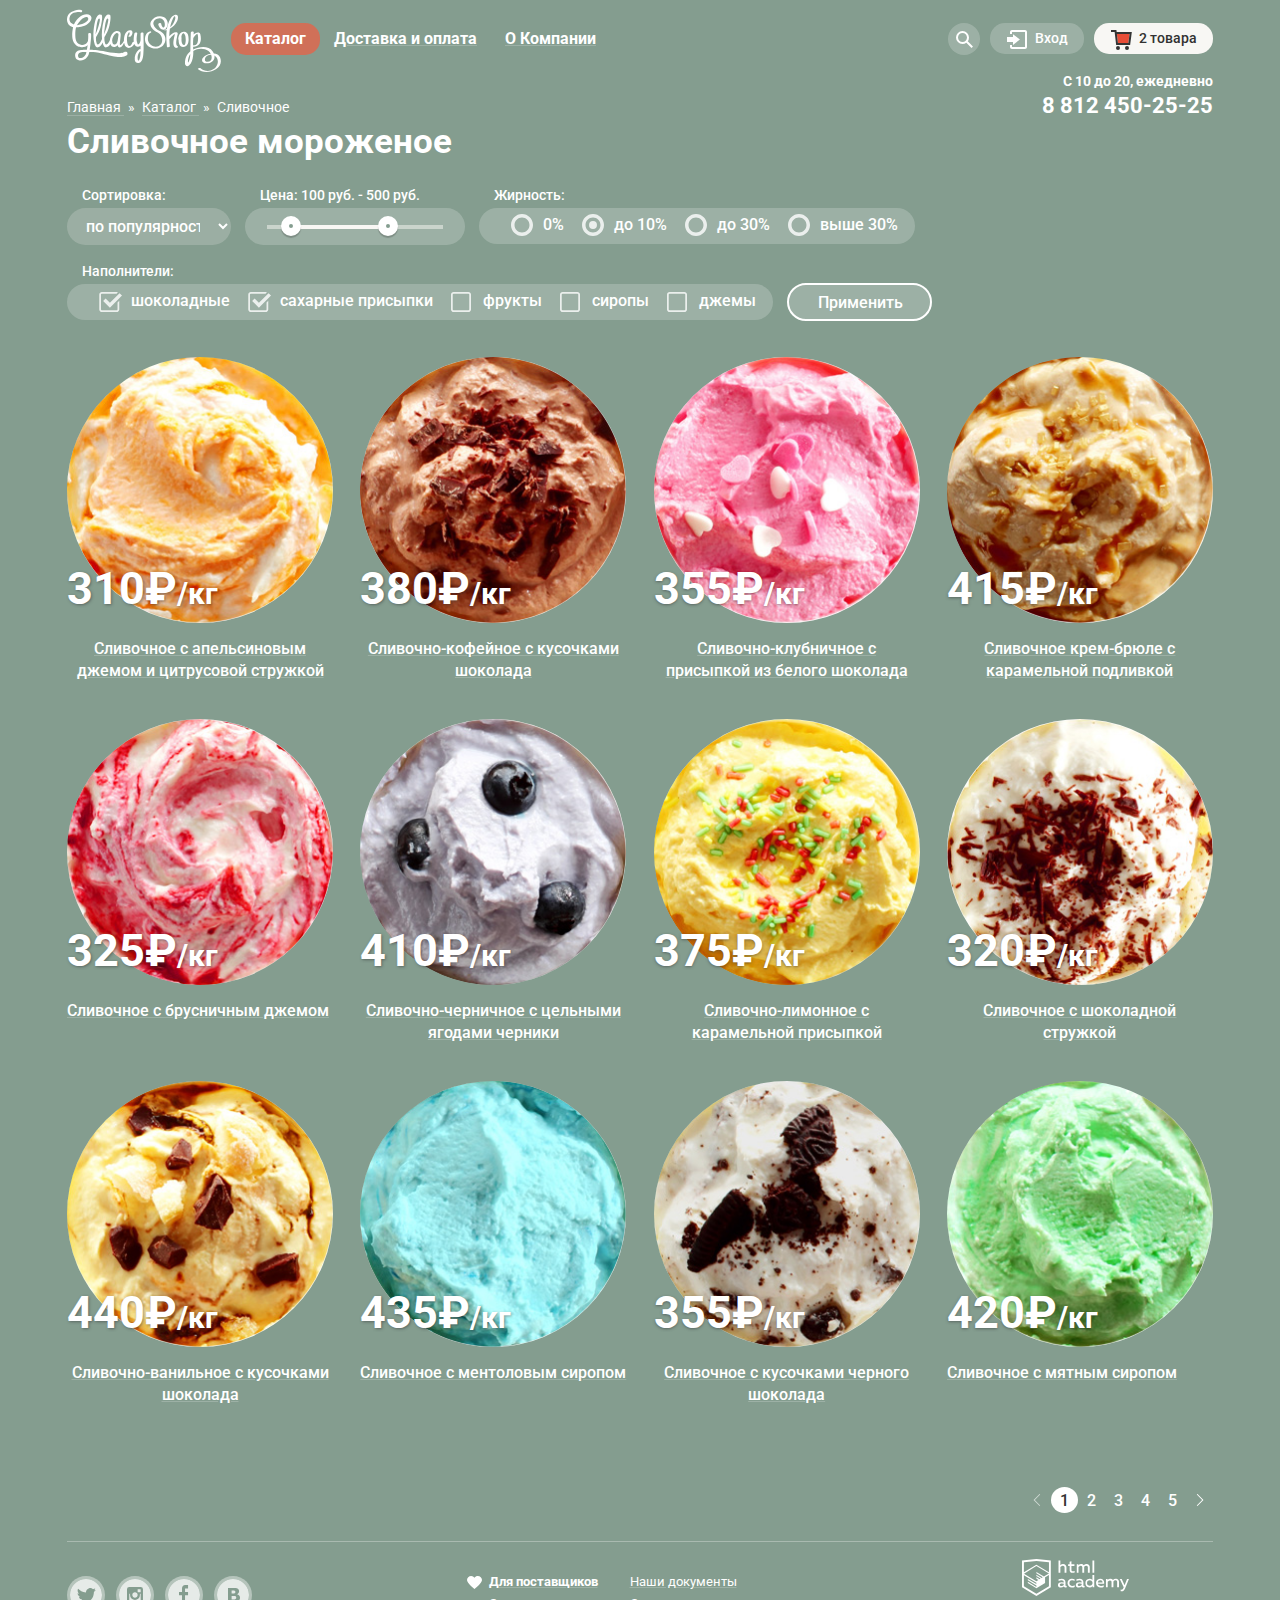
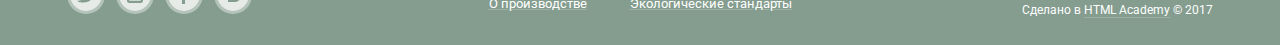
==== catalog.html @ 48a50a6e "корзина модальное окно" ====
<!DOCTYPE html>
<html lang="ru">

<head>
  <meta charset="utf-8">
  <title>Каталог Глейси</title>
  <link href="https://fonts.googleapis.com/css?family=Roboto:400,500,700&amp;subset=cyrillic" rel="stylesheet">
  <link href="css/normalize.css" rel="stylesheet">
  <link href="css/style.css" rel="stylesheet">
</head>

<body>
  <div class="catalog-wrapper">
  <header class="main-header container">
    <nav class="main-navigation">
      <a class="main-navigation__logo" href="index.html">
        <img src="img/logo.svg" width="154" height="64" alt="GllacyShop">
      </a>
      <ul class="site-navigation">
        <li class="site-navigation__item site-navigation__item--color">
          <a href="catalog.html">Каталог</a>
            <ul class="catalog-menu">
							<li class="catalog-menu__item catalog-menu__item--mod"><a href="#">Новинки</a></li>
							<li class="catalog-menu__item"><a class="catalog-menu__link" href="catalog.html">Сливочное</a></li>
							<li class="catalog-menu__item"><a href="#">Щербеты</a></li>
							<li class="catalog-menu__item"><a href="#">Фруктовый лед</a></li>
							<li class="catalog-menu__item"><a href="#">Мелорин</a></li>
						</ul>
        </li>
        <li class="site-navigation__item"><a href="delivery.html">Доставка и оплата</a></li>
        <li class="site-navigation__item"><a href="about.html">О Компании</a></li>
      </ul>
      <ul class="user-navigation">
        <li class="user-navigation__item user-navigation__item--search">
            <a href="#" class="user-navigation__link"><span class="visually-hidden">Поиск</span></a>
              <form class="search-form" action="https://echo.htmlacademy.ru" method="GET">
                <label  class="visually-hidden" for="search-line">Что ищем?</label>
                <input id="search-line" type="search" name="search" placeholder="Что ищем?">
              </form>
        </li>
        <li class="user-navigation__item user-navigation__item--input">
          <a href="#">Вход</a>
          <form class="enter-form" action="https://echo.htmlacademy.ru"	method="POST">
            <label class="visually-hidden" for="enter-email">Электронная почта</label>
            <input id="enter-email" type="email" name="email" placeholder="Электронная почта">
            <label class="visually-hidden" for="enter-password">Пароль</label>
            <input id="enter-password" type="password" name="password" placeholder="Пароль">
            <button class="button enter-form__button" type="submit">Войти</button>
            <a class="enter-form__link" href="#">Забыли пароль?</a>
            <a class="enter-form__link" href="#">Новая регистрация</a>
          </form>
        </li>
        <li class="user-navigation__item user-navigation__item--basket2">
          <a href="#" aria-label="Корзина">2 товара</a>
            <div class="basket-wrapper">
              <ul class="basket-form">
                <li class="basket-form__line">
                  <button class="basket-form__close" type="button"><span class="visually-hidden">Закрыть</span></button>
                  <div class="basket-form__img">
                    <img src="img/plombir-1.jpg" width="33" height="33" alt="Пломбир с апельсиновым джемом">
                  </div>
                  <p>Пломбир с апельсиновым джемом</p> <span>1,5 кг х </span><span>200 руб.</span><span>300 руб.</span>
                </li>
                <li class="basket-form__line">
                  <button class="basket-form__close" type="button"><span class="visually-hidden">Закрыть</span></button>
                  <div class="basket-form__img">
                    <img src="img/plombir-2.jpg" width="33" height="33" alt="Клубничный пломбир с присыпкой 
                    из белого шоколада">
                  </div>
                  <p>Клубничный пломбир с присыпкой из белого шоколада</p><span>1,5 кг х</span><span>300 руб.</span><span>450 руб.</span>
                </li>
              </ul>
              <p class="basket-form__summ">Итого: 750 руб.</p>
              <button class="button basket-form__button" type="button">Оформить заказ</button>
            </div>
          
        </li>
      </ul>
    </nav>
    <div class="shop-info">
      <p class="shop-info__time">С 10 до 20, ежедневно</p>
      <a href="tel:+78124502525" class="shop-info__phone">8 812 450-25-25</a>
    </div>
  </header>
  <main class="container">
    <div class="breadcrumbs">
      <a class="breadcrumbs__item" href="index.html">Главная</a> <span>»</span>
      <a class="breadcrumbs__item" href="catalog.html">Каталог</a> <span>»</span>
      <a class="breadcrumbs__item">Сливочное</a>
    </div>
    <h1 class="container__title">Сливочное мороженое</h1>
    <form class="filter" action="https://echo.htmlacademy.ru"	method="POST">
      <h2 class="visually-hidden">Фильтр товаров</h2>
      <div class="filter-sorting">
        <label for="sorting">Сортировка:</label>
        <select id="sorting" name="sorting">
          <option value="popular" selected>по популярности</option>
          <option value="min-price">сначала недорогие</option>
          <option value="max-price">сначала дорогие</option>
          <option value="fat">по жирности</option>
        </select>
      </div>
      <div class="filter-price">
        <div class="filter-price__title">Цена: 100 руб. - 500 руб.</div>
        <div class="filter-price__range">
          <div class="filter-price__scale">
            <div class="filter-price__bar"></div>
          </div>
          <div class="filter-price__toogle filter-price__toogle--min"></div>
          <div class="filter-price__toogle filter-price__toogle--max"></div>
        </div>
      </div>
      <fieldset>
        <legend>Жирность:</legend>
        <ul class="filter-block"> 
          <li class="filter-item">
            <input class="visually-hidden filter-item__input filter-item__input--radio" type="radio" name="fat-group" value="0" id="fat0">
            <label for="fat0">0%</label>
          </li>
          <li class="filter-item">
            <input class="visually-hidden filter-item__input filter-item__input--radio" type="radio" name="fat-group" value="10" id="fat10" checked>
            <label for="fat10">до 10%</label>
          </li>
          <li class="filter-item">
            <input class="visually-hidden filter-item__input filter-item__input--radio" type="radio" name="fat-group" value="20" id="fat20">
            <label for="fat20">до 30%</label>
          </li>
          <li class="filter-item">
            <input class="visually-hidden filter-item__input filter-item__input--radio" type="radio" name="fat-group" value="30" id="fat30">
            <label for="fat30">выше 30%</label>
          </li>
        </ul>
      </fieldset>
      <fieldset>
        <legend>Наполнители:</legend>
        <ul class="filter-block">
          <li class="filter-item">
            <input class="visually-hidden filter-item__input filter-item__input--checkbox" type="checkbox" name="chokolate" id="chokolate" checked>
            <label for="chokolate">шоколадные</label>
          </li>
          <li class="filter-item">
            <input class="visually-hidden filter-item__input filter-item__input--checkbox" type="checkbox" name="shugar" id="shugar" checked>
            <label for="shugar">сахарные присыпки</label>
          </li>
          <li class="filter-item">
            <input class="visually-hidden filter-item__input filter-item__input--checkbox" type="checkbox" name="fruct" id="fruct">
            <label for="fruct">фрукты</label>
          </li>
          <li class="filter-item">
            <input class="visually-hidden filter-item__input filter-item__input--checkbox" type="checkbox" name="syrop" id="syrop">
            <label for="syrop">сиропы</label>
          </li>
          <li class="filter-item">
            <input class="visually-hidden filter-item__input filter-item__input--checkbox" type="checkbox" name="djem" id="djem">
            <label for="djem">джемы</label>
          </li>
        </ul>
      </fieldset>
      <button class="filter__button" type="submit">Применить</button>
    </form>
    <section class="products">
      <ul class="catalog-list">
        <li class="catalog-list__item">
          <div class="catalog-list__img">
            <img src="img/product-1.jpg" width="267" height="267" alt="Сливочное с апельсиновым джемом и цитрусовой стружкой">
          </div>
          <p class=catalog-list__text><span>310</span>₽<span class="catalog-list__text--1">/кг</span></p>
          <a class="catalog-list__link" href="#">Сливочное с апельсиновым джемом и цитрусовой стружкой</a>
          <button class="button catalog-list__button">Быстрый просмотр</button>
        </li>
        <li class="catalog-list__item">
          <div class="catalog-list__img">
            <img src="img/product-2.jpg" width="267" height="267" alt="Сливочно-кофейное с кусочками шоколада">
          </div>
          <p class=catalog-list__text><span>380</span>₽<span class="catalog-list__text--1">/кг</span></p>
          <a class="catalog-list__link" href="#">Сливочно-кофейное с кусочками шоколада</a>
          <button class="button catalog-list__button">Быстрый просмотр</button>
        </li>
        <li class="catalog-list__item">
          <div class="catalog-list__img">
            <img src="img/product-3.jpg" width="267" height="267" alt="Сливочно-клубничное с присыпкой из белого шоколада">
          </div>
          <p class=catalog-list__text><span>355</span>₽<span class="catalog-list__text--1">/кг</span></p>
          <a class="catalog-list__link" href="#">Сливочно-клубничное с присыпкой из белого шоколада</a>
          <button class="button catalog-list__button">Быстрый просмотр</button>
        </li>
        <li class="catalog-list__item">
          <div class="catalog-list__img">
            <img src="img/product-4.jpg" width="267" height="267" alt="Сливочное крем-брюле с карамельной подливкой">
          </div>
          <p class=catalog-list__text><span>415</span>₽<span class="catalog-list__text--1">/кг</span></p>
          <a class="catalog-list__link" href="#">Сливочное крем-брюле с карамельной подливкой</a>
          <button class="button catalog-list__button">Быстрый просмотр</button>
        </li>
        <li class="catalog-list__item">
          <div class="catalog-list__img">
            <img src="img/product-5.jpg" width="267" height="267" alt="Сливочное с брусничным джемом">
          </div>
          <p class=catalog-list__text><span>325</span>₽<span class="catalog-list__text--1">/кг</span></p>
          <a class="catalog-list__link" href="#">Сливочное с брусничным джемом</a>
          <button class="button catalog-list__button">Быстрый просмотр</button>
        </li>
        <li class="catalog-list__item">
          <div class="catalog-list__img">
            <img src="img/product-6.jpg" width="267" height="267" alt="Сливочно-черничное с цельными ягодами черники">
          </div>
          <p class=catalog-list__text><span>410</span>₽<span class="catalog-list__text--1">/кг</span></p>
          <a class="catalog-list__link" href="#">Сливочно-черничное с цельными ягодами черники</a>
          <button class="button catalog-list__button">Быстрый просмотр</button>
        </li>
        <li class="catalog-list__item">
          <div class="catalog-list__img">
            <img src="img/product-7.jpg" width="267" height="267" alt="Сливочно-лимонное с карамельной присыпкой">
          </div>
          <p class=catalog-list__text><span>375</span>₽<span class="catalog-list__text--1">/кг</span></p>
          <a class="catalog-list__link" href="#">Сливочно-лимонное с карамельной присыпкой</a>
          <button class="button catalog-list__button">Быстрый просмотр</button>
        </li>
        <li class="catalog-list__item">
          <div class="catalog-list__img">
            <img src="img/product-8.jpg" width="267" height="267" alt="Сливочное с шоколадной стружкой">
          </div>
          <p class=catalog-list__text><span>320</span>₽<span class="catalog-list__text--1">/кг</span></p>
          <a class="catalog-list__link" href="#">Сливочное с шоколадной стружкой</a>
          <button class="button catalog-list__button">Быстрый просмотр</button>
        </li>
        <li class="catalog-list__item">
          <div class="catalog-list__img">
            <img src="img/product-9.jpg" width="267" height="267" alt="Сливочно-ванильное с кусочками шоколада">
          </div>
          <p class=catalog-list__text><span>440</span>₽<span class="catalog-list__text--1">/кг</span></p>
          <a class="catalog-list__link" href="#">Сливочно-ванильное с кусочками шоколада</a>
          <button class="button catalog-list__button">Быстрый просмотр</button>
        </li>
        <li class="catalog-list__item">
          <div class="catalog-list__img">
            <img src="img/product-10.jpg" width="267" height="267" alt="Сливочноe с ментоловым сиропом">
          </div>
          <p class=catalog-list__text><span>435</span>₽<span class="catalog-list__text--1">/кг</span></p>
          <a class="catalog-list__link" href="#">Сливочноe с ментоловым сиропом</a>
          <button class="button catalog-list__button">Быстрый просмотр</button>
        </li>
        <li class="catalog-list__item">
          <div class="catalog-list__img">
            <img src="img/product-11.jpg" width="267" height="267" alt="Сливочное с кусочками черного шоколада">
          </div>
          <p class=catalog-list__text><span>355</span>₽<span class="catalog-list__text--1">/кг</span></p>
          <a class="catalog-list__link" href="#">Сливочное с кусочками черного шоколада</a>
          <button class="button catalog-list__button">Быстрый просмотр</button>
        </li>
        <li class="catalog-list__item">
          <div class="catalog-list__img">
            <img src="img/product-12.jpg" width="267" height="267" alt="Сливочное с мятным сиропом">
          </div>
          <p class=catalog-list__text><span>420</span>₽<span class="catalog-list__text--1">/кг</span></p>
          <a class="catalog-list__link" href="#">Сливочное с мятным сиропом</a>
          <button class="button catalog-list__button">Быстрый просмотр</button>
        </li>
      </ul>
      <ul class="pagination-list">
        <li class="pagination-list__item pagination-list__item--disabled"><a aria-label="Назад"></a></li>
        <li class="pagination-list__item pagination-list__item--current"><a>1</a></li>
        <li class="pagination-list__item"><a href="#">2</a></li>
        <li class="pagination-list__item"><a href="#">3</a></li>
        <li class="pagination-list__item"><a href="#">4</a></li>
        <li class="pagination-list__item"><a href="#">5</a></li>
        <li class="pagination-list__item"><a href="#" aria-label="Вперёд"></a></li>
      </ul>
    </section>
  </main>
  <footer class="main-footer main-footer--mod container">
    <ul class=social>
      <li class="social__item"><a class="social__button social__button--1" href="#" aria-label="GllacyShop на Твитере"></a></li>
      <li class="social__item"><a class="social__button social__button--2" href="#" aria-label="GllacyShop в Инстаграме"></a></li>
      <li class="social__item"><a class="social__button social__button--3" href="#" aria-label="GllacyShop на Фейсбуке"></a></li>
      <li class="social__item"><a class="social__button social__button--4" href="#" aria-label="GllacyShop во ВКонтакте"></a></li>
    </ul>
    <div class="links">
      <div class="links__block1">
        <a class="links__item" href="#">Для поставщиков</a>
        <a class="links__item" href="#">О производстве</a>
      </div>
      <div class="links__block2">
        <a class="links__item" href="#">Наши документы</a>
        <a class="links__item" href="#">Экологические стандарты</a>
      </div>
    </div>
    <div class="developer-info">
      <a class="developer-info__link" href="https://htmlacademy.ru/intensive/htmlcss">
        <img src="img/logo-htmlacademy.svg" width="107" height="46" alt="HTML academy">
        <p>Сделано в
        <span class="developer-info__text">HTML Academy</span> © 2017
        </p>
      </a>
    </div>
  </footer>
</div>
</body>
</html>
---- css/style.css ----
body {
  margin: 0;
  padding: 0;

  
  font-family: "Roboto", Arial, sans-serif;
  font-size: 16px;
  line-height: 22px;
  font-weight: 700;
  color: #ffffff;
  background-color: #849d8f;
}
.visually-hidden:not(:focus):not(:active),
input[type="checkbox"].visually-hidden,
input[type="radio"].visually-hidden {
  position: absolute;

  width: 1px;
  height: 1px;
  margin: -1px;
  border: 0;
  padding: 0;

  white-space: nowrap;

  clip-path: inset(100%);
  clip: rect(0 0 0 0);
  overflow: hidden;
}
a {
    text-decoration: none;
  }
img {
  max-width: 100%;
  height: auto;
}
.site-wrapper {
  min-width: 1200px;
  background-color: #849d8f;
  background-image: url("../img/group-1.jpg");
  background-repeat: no-repeat;
  background-position: top center;
}
.catalog-wrapper {
  min-width: 1200px;
  background-color: #849d8f;
}
.slider {
  position: relative;
  
  padding-top: 266px;
  
  text-align: center;
  color: #ffffff;
  width: 100%;
}
.slider-promo {
  margin: 0;
  padding: 0;
  
  list-style: none;
}
.slider-promo__block {
  color: #ffffff;
}
.slide {
  display: none;
}
.slider-promo__title {
  width: 700px;
  font-family: "Roboto", Arial, sans-serif;
  font-size: 60px;
  font-weight: 700;
  line-height: 60px;
  margin: 0 auto;
  margin-bottom: 27px;
}
.button {
  display: inline-block;
  padding: 12px 44px;
  box-shadow: 0px 2px 2px 0 rgba(172, 16, 0, 0.64);
  background-color: rgb(231, 74, 53);
  background-image: linear-gradient(to top, rgb(231, 74, 53), rgb(242, 104, 67));
  color: #ffffff;
  border: none;
  border-radius: 50px;
  text-align: center;
  text-shadow: 0 2px 5px rgba(160, 32, 11, 0.76);
  text-decoration: none;
  vertical-align: top;
  font-family: "Roboto", Arial, sans-serif;
  font-size: 18px;
  line-height: 24px;
  font-weight: bold;
  cursor: pointer;
}
.button:hover,
.button:focus {
  box-shadow: 0px 2px 2px 0 rgb(172, 16, 0);
  background-image: linear-gradient(to bottom, rgba(255, 255, 255, 0.2), rgba(255, 255, 255, 0.2)), linear-gradient(to top, rgb(231, 74, 53), rgb(242, 104, 67));
}
.button:active {
  background: linear-gradient(to bottom, #d84732 0%, #e1613e 100%);
  box-shadow: inset 0 2px 2px rgba(172, 16, 0, 1);
}
.slider-promo__button {
  font-size: 32px;
  font-weight: 700;
  line-height: 44px;
  margin-bottom: 41px;
}
.slider-point {
  position: absolute;
  bottom: 63px;
  left: 0;
  z-index: 20;
  
  font-size: 0;
}
.slider-point label {
  display: inline-block;
  width: 17px;
  height: 17px;
  margin-right: 8px;
  vertical-align: top;
  background-color: transparent;
  border: 2px solid #ffffff;
  border-radius: 50%;
  cursor: pointer;
}
#product-1:checked ~ .site-wrapper {
  background-color: #849d8f;
  background-image: url("../img/group-1.jpg");
}

#product-2:checked ~ .site-wrapper {
  background-color: #8996a6;
  background-image: url("../img/group-2.jpg");
}

#product-3:checked ~ .site-wrapper {
  background-color: #9d8b84;
  background-image: url("../img/group-3.jpg");
}
#product-1:checked ~ .site-wrapper #slide1,
#product-2:checked ~ .site-wrapper #slide2,
#product-3:checked ~ .site-wrapper #slide3 {
  display: block;
}
#product-1:checked ~ .site-wrapper label[for="product-1"],
#product-2:checked ~ .site-wrapper label[for="product-2"],
#product-3:checked ~ .site-wrapper label[for="product-3"] {
  background-color: #ffffff;
}
.slider-point label:hover,
.slider-point label:focus {
  background-color: rgba(255, 255, 255, 0.4);
}
.main-header {
  margin: 0;
  padding: 0;
}
.container {
  display: flex;
  width: 1146px;
  margin: 0 auto;
  padding: 0 27px;
  flex-wrap: wrap;
}
.main-navigation {
  display: flex;
  font-size: 16px;
  font-weight: 700;
  line-height: 18px;
  color: #ffffff;
  background-color: transparent;
  flex-wrap: wrap;
  width: 100%;
}
.site-navigation,
.user-navigation,
.social,
.catalog-list {
  list-style: none;
}
.site-navigation,
.user-navigation {
  display: flex;
  flex-wrap: wrap;
}
.site-navigation a,
.user-navigation a {
  color: #ffffff;
  display: block;
}

.developer-info__text,
.breadcrumbs__item:first-child,
.breadcrumbs__item:nth-of-type(2) {
  border-bottom: 1px solid rgba(255, 255, 255, 0.2);
}
.main-navigation__logo {
  width: 154px;
  height: 64px;
  padding: 0;
  padding-top: 9px;
  margin: 0;
  margin-right: 10px;
}
.site-navigation {
  margin: 0;
  padding: 0;
  margin-right: auto;
}
.site-navigation a {
  padding: 7px 14px;
  text-decoration: underline;
  text-decoration-color: rgba(255, 255, 255, 0.2);
  margin-top: 23px;
}
.user-navigation {
  margin: 0;
  padding: 0;
  font-size: 14px;
  font-weight: 500;
  line-height: 16px;
  margin-left: auto;
}
.user-navigation a {
  background-color: rgba(255, 255, 255, 0.2);
  margin-top: 23px;
  padding-left: 45px;
  padding-right: 16px;
  padding-top: 7px;
  padding-bottom: 8px;
  border-radius: 15px;
  margin-left: 10px;
  position: relative;
}
.user-navigation__item .user-navigation__link {
  background-image: url("../img/icon-search.svg");
  background-repeat: no-repeat;
  background-position: center;
  padding: 16px;
  border-radius: 50%;
}
.user-navigation__item--input > a::before {
  content: "";
  position: absolute;
  width: 21px;
  height: 19px;
  left: 17px;
  background-image: url("../img/icon-enter.svg");
  background-repeat: no-repeat;
  background-position: 0 0;

}
.user-navigation__item--basket1 a::before {
  content: "";
  position: absolute;
  width: 21px;
  height: 20px;
  left: 17px;
  background-image: url("../img/icon-basket.svg");
  background-repeat: no-repeat;
  background-position: 0 0;
}
.user-navigation__item .user-navigation__link:active,
.user-navigation__item .user-navigation__link:hover,
.user-navigation__item .user-navigation__link:focus {
  background-image: url("../img/icon-search-hover.svg");
}
.user-navigation__item--input > a:active::before,
.user-navigation__item--input > a:focus::before,
.user-navigation__item--input > a:hover::before {
  background-image: url("../img/icon-input-hover.svg");
}
.user-navigation__item--basket1 a:active::before,
.user-navigation__item--basket1 a:focus::before,
.user-navigation__item--basket1 a:hover::before {
  background-image: url("../img/icon-basket-hover.svg")
}
.site-navigation > li > a:hover,
.site-navigation > li > a:focus {
  background-color: #f7f6f3;
  color: #333333;
  border-radius: 15px;
}
.site-navigation > li > a:active {
  box-shadow: inset 0px 2px 1px 0 rgb(105, 105, 105);
  background-color: rgb(237, 237, 237);
}
.user-navigation > li > a:hover,
.user-navigation > li > a:focus {
  background-color: #f8f7f4;
  color: #323232;
  border-radius: 15px;
}
.search-form,
.catalog-menu,
.enter-form {
  display: none;
}
.site-navigation__item:first-child:hover .catalog-menu,
.site-navigation__item:first-child:focus .catalog-menu {
  display: block;
}
.site-navigation__item:first-child:hover > a,
.site-navigation__item:first-child:focus {
  background-color: #f7f6f3;
  color: #333333;
  border-radius: 15px;
}
.site-navigation__item:first-child {
  position: relative;
}
.site-navigation__item--color a {
  background-color: #d07058;
  border-radius: 15px;
  text-decoration: none;
}
.catalog-menu {
  
  position: absolute;
  list-style: none;
  background-color: #f8f7f4;
  color: #323232;
  margin: 0;
  padding: 0;
  margin-top: 5px;
  border-radius: 5px;
  padding-bottom: 5px;
  min-width: 143px;
  left: -6px;
  z-index: 10;
  box-shadow: 0px 20px 20px 0 rgba(0, 0, 0, 0.4);
  overflow: hidden;
}

.catalog-menu__item {
  
  color: #323232;
  margin: 0;
  padding: 0;
  font-family: "Roboto", Arial, sans-serif;
  font-size: 14px;
  font-weight: 400;
  line-height: 16px;
  margin-bottom: 3px;
  
}
.catalog-menu a {
  color: #323232;
  background-color: #f8f7f4;
  text-decoration: none;
  margin: 0;
  padding: 0;
  font-family: "Roboto", Arial, sans-serif;
  font-size: 14px;
  font-weight: 400;
  line-height: 16px;
  padding-left: 21px;
  padding-bottom: 6px;
  padding-top: 6px;
  padding-right: 8px;
  border-radius: 0;
}

.catalog-menu__item--mod::after {
  position: absolute;
  content: "";
  top: 37px;
  width: 128px;
  height: 1px;
  border-bottom: 1px solid rgba(50, 50, 50, 0.2);
  margin-left: 6px;
  margin-right: 9px;
}
.catalog-menu__item--mod a {
  font-weight: 700;
  padding-top: 10px;
  padding-bottom: 12px;
}
.catalog-menu a:hover,
.catalog-menu a:focus {
 background-color: #fbded7;
}
.catalog-menu a:active {
  background-color: #f6b5a5;
}
.catalog-menu__item .catalog-menu__link {
  background-color: #d07058;
  color: #ffffff;
}
.user-navigation__item:first-child:active .search-form,
.user-navigation__item:first-child:hover .search-form,
.user-navigation__item:first-child:focus .search-form {
  display: block;
}
.user-navigation__item:first-child {
  position: relative;
}
.search-form {
  position: absolute;
  right: 0px;
  margin-top: 5px;
  background-color: #f8f7f4;
  border-radius: 5px;
  padding: 20px 15px;
  box-shadow: 0px 20px 20px 0 rgba(0, 0, 0, 0.4);
}
.search-form input {
  padding-top: 10px;
  padding-bottom: 10px;
  padding-left: 13px;
  border-radius: 5px;
  border: 1px solid #d3d3d2;
  font-family: "Roboto", Arial, sans-serif;
  font-size: 16px;
  line-height: 24px;
  font-weight: 700;
  color: #323232;
  width: 311px;
}
.search-form input::placeholder {
  font-family: "Roboto", Arial, sans-serif;
  font-size: 14px;
  line-height: 24px;
  font-weight: 400;
  color: #999999;
}
.search-form input:hover {
  border: 1px solid rgba(154, 154, 154, 0.52);
  box-shadow: inset 1px 1px rgba(154, 154, 154, 0.52),
  inset -1px -1px rgba(154, 154, 154, 0.52);
  outline: none;
}
.search-form input:active,
.search-form input:focus {
  border: 1px solid rgba(46, 136, 228, 0.52);
  box-shadow: inset 1px 1px rgba(46, 136, 228, 0.52),
  inset -1px -1px rgba(46, 136, 228, 0.52);
  outline: none;
}
.user-navigation__item--input:active .enter-form,
.user-navigation__item--input:focus .enter-form,
.user-navigation__item--input:hover .enter-form {
  display: block;
}
.user-navigation__item--input:focus > a,
.user-navigation__item--input:hover > a {
  background-color: #f8f7f4;
  color: #323232;
  border-radius: 15px;
}
.user-navigation__item--input:focus > a::before,
.user-navigation__item--input:hover > a::before {
  background-image: url("../img/icon-input-hover.svg");
}
.user-navigation__item--input {
  position: relative;
}
.enter-form {
  position: absolute;
  background-color: #f8f7f4;
  right: 0px;
  margin: 0;
  margin-top: 5px;
  z-index: 20;
  border-radius: 5px;
  padding: 0;
  padding-left: 19px;
  padding-right: 17px;
  padding-top: 20px;
  padding-bottom: 22px;
  box-shadow: 0px 20px 20px 0 rgba(0, 0, 0, 0.4);
}
.enter-form input {
  border-radius: 5px;
  width: 226px;
  padding: 0;
  margin: 0;
  padding-top: 9px;
  padding-bottom: 9px;
  padding-left: 12px;
  margin-bottom: 20px;
  border: 1px solid #d3d3d2;
  font-family: "Roboto", Arial, sans-serif;
  font-size: 16px;
  line-height: 24px;
  font-weight: 700;
  color: #323232;
}
.enter-form input::placeholder {
  font-family: "Roboto", Arial, sans-serif;
  font-size: 14px;
  line-height: 24px;
  font-weight: 400;
  color: #999999;
}
.enter-form input:hover {
  border: 1px solid rgba(154, 154, 154, 0.52);
  box-shadow: inset 1px 1px rgba(154, 154, 154, 0.52),
  inset -1px -1px rgba(154, 154, 154, 0.52);
  outline: none;
}
.enter-form input:active,
.enter-form input:focus {
  border: 1px solid rgba(46, 136, 228, 0.52);
  box-shadow: inset 1px 1px rgba(46, 136, 228, 0.52),
  inset -1px -1px rgba(46, 136, 228, 0.52);
  outline: none;
}
.enter-form__button {
  padding: 11px 24px 10px 24px; 
  vertical-align: top;
  float: left;
  margin-right: 20px;
}
.enter-form__button:active,
.enter-form__button:focus {
  outline: none;
}
.enter-form .enter-form__link {
  padding: 0;
  margin: 0;
  display: inline-block;
  vertical-align: top;
  font-family: "Roboto", Arial, sans-serif;
  font-size: 13px;
  font-weight: 400;
  text-align: left;
  line-height: 22px;
  color: #323232;
  text-decoration: underline;
}
.enter-form__link:hover,
.enter-form__link:focus,
.enter-form__link:active {
  color: #e84d37;
}
.shop-info {
  padding: 0;
  margin: 0;
  margin-left: auto;
  
  text-align: right;
  color: #ffffff;
  margin-bottom: 7px;
}
.shop-info__time {
  font-size: 14px;
  font-weight: 700;
  line-height: 16px; 
  margin: 0;
  padding-bottom: 5px;
}
.shop-info__phone {
  color: #ffffff;
  font-size: 22px;
  font-weight: 700;
  line-height: 24px;
 
}
.features {
  display: flex;
  flex-wrap: wrap;
  background-color: #eee0c5;
  background-image: url("../img/features-pattern.jpg");
  background-position: 0 0;
  background-repeat: repeat;
  border-radius: 15px;
  color: #323232;
  margin-bottom: 40px;
}
.features__title {
  margin: 0;
  padding: 0;
  width: 100%;
  font-size: 24px;
  font-weight: 500;
  text-align: left;
  line-height: 30px;
  padding-left: 21px;
  padding-top: 24px;
  padding-bottom: 22px;
}
.features__text {
  position: relative;
  width: calc(50% - 91px);
  font-size: 16px;
  font-weight: 400;
  line-height: 22px;
  text-align: left;
  margin: 0;
  padding: 0;
  padding-bottom: 22px;
  padding-left: 76px;
  padding-right: 15px;
} 
.features__text::before {
  position: absolute;
  content: "";
  width: 49px;
  height: 49px;
  left: 19px;
  top: -15px;
}
.features__text:first-of-type::before {
  background-image: url("../img/icon-ice-cream.svg");
}
.features__text:nth-of-type(2)::before {
  background-image: url("../img/icon-cow.svg");
}
.features__text:nth-of-type(3)::before {
  background-image: url("../img/icon-leaf.svg");
}
.features__text:nth-of-type(4)::before {
  background-image: url("../img/icon-temp.svg");
}

.wrapper-article {
  margin-bottom: 39px;
  display: flex;
}
.article {
  background-color: #ffffff;
  background-image: url("../img/strawberry.jpg");
  background-position: 0 0;
  background-repeat: no-repeat;
  color: #323232;
  border-radius: 15px;
  margin-right: 26px;
  width: calc(50% - 13px);
}
.article__item {
  margin: 0;
  padding: 0;
  padding-left: 20px;
  padding-top: 23px;
  padding-bottom: 7px;
  font-size: 16px;
  font-weight: 500;
  line-height: 22px;
  text-align: left;
  color: #323232;
}
.article__link {
  padding: 0;
  margin: 0;
  text-decoration: underline;
  color: #323232;
  font-size: 24px;
  font-weight: 700;
  line-height: 30px;
  text-align: left;
}
.article__link h3 {
  padding: 0;
  margin: 0;
  padding-left: 20px;
  padding-right: 258px;
  padding-bottom: 78px;
  color: #323232;
  font-size: 24px;
  font-weight: 700;
  line-height: 30px;
  text-align: left;
}
.article__link:hover h3,
.article__link:focus h3,
.article__link:hover,
.article__link:focus {
  color: #e84d37;
}
.links a:hover,
.links a:focus,
.developer-info a:hover,
.developer-info a:focus {
  color: #ffbc9e;
  border-bottom-color: rgba(255, 188, 158, 0.2);
}
.subscribe {
  background-color: #f8f7f4;
  color: #5a5a5a;
  border-radius: 10px;
  box-sizing: border-box;
  width: calc(50% - 13px);
  border: 5px solid rgba(0, 0, 0, 0.4);
  border-image-source: url("../img/subscribe-border.svg");
  border-image-slice: 5;
  border-image-repeat: stretch;
  background-clip: padding-box;
}
.subscribe__text {
  padding: 0;
  margin: 0;
  padding-left: 21px;
  padding-right: 21px;
  padding-top: 29px;
  padding-bottom: 35px;
  color: #5a5a5a;
  font-size: 16px;
  font-weight: 400;
  line-height: 22px;
  text-align: left;
}
.subscribe__form input {
  width: 355px;
  border-radius: 5px;
  border: 1px solid rgba(178, 178, 178, 0.52);
  margin: 0;
  padding: 0;
  margin-left: 20px;
  padding-top: 9px;
  padding-bottom: 9px;
  padding-left: 12px;
  font-family: "Roboto", Arial, sans-serif;
  font-size: 16px;
  line-height: 24px;
  font-weight: 700;
  color: #323232;
}
.subscribe__form input::placeholder {
  font-family: "Roboto", Arial, sans-serif;
  font-size: 16px;
  line-height: 24px;
  font-weight: 400;
  color: #999999;
}
.subscribe__form input:hover {
  border: 1px solid rgba(154, 154, 154, 0.52);
  box-shadow: inset 1px 1px rgba(154, 154, 154, 0.52),
  inset -1px -1px rgba(154, 154, 154, 0.52);
  outline: none;
}
.subscribe__form input:active,
.subscribe__form input:focus {
  border: 1px solid rgba(46, 136, 228, 0.52);
  box-shadow: inset 1px 1px rgba(46, 136, 228, 0.52),
  inset -1px -1px rgba(46, 136, 228, 0.52);
  outline: none;
}
.subscribe__button {
  padding: 11px 19px 10px 19px; 
  vertical-align: top;
  float: right;
  margin-right: 20px;
}

.main-footer {
  color: #ffffff;
  background-color: transparent;
  margin-top: 20px;
  padding: 0;
  display: flex;
  justify-content: space-between;
  align-items: center;
}
.social {
  display: flex;
  margin: 0;
  padding: 0;
  margin-right: auto;
  justify-content: space-between;
  flex-wrap: wrap;
  margin-top: -15px;
  
}
.social__button {
  display: block; 
  border:3px solid rgba(255, 255, 255, 0.5);
  background-position: center;
  background-repeat: no-repeat;
  opacity: 0.8;
  width: 32px;
  height: 32px;
  border-radius: 50%;
  margin-right: 11px;
}
.social__item:last-child .social__button {
  margin-right: 6px;
}
.social__button:hover,
.social__button:focus {
  opacity: 1;
  border:3px solid rgba(255, 255, 255, 0.7)
}
.social__button--1 {
  background-image: url("../img/icon-twitter.svg");
}
.social__button--2 {
  background-image: url("../img/icon-instagram.svg");
}
.social__button--3 {
  background-image: url("../img/icon-fb.svg");
}
.social__button--4 {
  background-image: url("../img/icon-vk.svg");
}
.links {
  display: flex;
  margin: 0;
  padding: 0;
  justify-content: space-between;
  margin-top: -18px;
}
.links a{
  display: block;
  font-family: "Roboto", Arial, sans-serif;
  font-size: 13px;
  font-weight: 400;
  line-height: 22px;
  color: #ffffff;
  margin: 0;
  padding: 0;
  text-decoration: underline;
  text-decoration-color: rgba(255, 255, 255, 0.2);
}
.links__block1 {
  margin-right: 32px;
}
.links__block1 .links__item:first-child {
  font-weight: bold;
  position: relative;
}
.links__block1 .links__item:first-child::before {
  position: absolute;
  content: "";
  width: 15px;
  height: 13px;
  background-image: url("../img/icon-heart.svg");
  left: -22px;
  top: 5px;
}
.developer-info {
  display: flex;
  flex-wrap: wrap;
  margin: 0;
  padding: 0;
  margin-left: auto;
  margin-bottom: 26px;
  
}
.developer-info__link {
  font-family: "Roboto", Arial, sans-serif;
  font-size: 12px;
  font-weight: 400;
  line-height: 18px;
  color: #fefefe;
  padding: 0;
  margin: 0;
}
.developer-info__link img {
  padding: 0;
  margin: 0;
}
.developer-info__link p {
  padding: 0;
  margin: 0;
}
.catalog-list__button {
  display: none;
}
.user-navigation__item--basket2 a{
  background-color: #f8f7f4;
  color: #323232;
}
.user-navigation__item--basket2 a::before {
  content: "";
  position: absolute;
  width: 21px;
  height: 20px;
  left: 17px;
  background-image: url("../img/basket-red.svg");
  background-repeat: no-repeat;
  background-position: 0 0;
}
.user-navigation__item--basket2:hover .basket-wrapper,
.user-navigation__item--basket2:focus .basket-wrapper {
  display: block;
}
.user-navigation__item--basket2 {
  position: relative;
}
.basket-wrapper {
  display: none;
  position: absolute;
  background-color: #f8f7f4;
  right: 0;
  margin-top: 5px;
  border-radius: 5px;
  padding: 20px 15px 21px 15px;
  width: 510px;
  color: #323232;
  z-index: 40;
}
.basket-form {
  list-style: none;
  margin: 0;
  padding: 0;
  display: flex;
  flex-wrap: wrap;
  color: #323232
}
.basket-form::after {
  content: "";
  width: 510px;
  height: 1px;
  background-color: #cacac7;
  margin-top: 3px;
}
.basket-form__line {
  padding: 0;
  margin: 0;
  width: 100%;
  display: flex;
  font-family: "Roboto", Arial, sans-serif;
  font-size: 13px;
  font-weight: 400;
  line-height: 16px;
  color: #323232;

}
.basket-form__close {
  position: relative;
  border: none;
  background-color: transparent;
  margin: 0;
  padding: 0;
  margin-top: -24px;
  margin-right: 26px;
}
.basket-form__close::before,
.basket-form__close::after {
  position: absolute;
  content: "";
  width: 15px;
  height: 1px;
  background-color: #323232;
  left: -2px;
}
.basket-form__close::before {
  transform: rotate(45deg);
}
.basket-form__close::after {
  transform: rotate(-45deg);
}
.basket-form__img {
  width: 33px;
  height: 33px;
  border-radius: 50%;
  overflow: hidden;
  margin: 0;
  padding: 0;
  margin-right: 12px;
  margin-bottom: 20px;
}
.basket-form__line p {
  width: 216px;
  margin: 0;
  padding: 0;
  margin-right: 30px;
  margin-top: 8px;
}
.basket-form__line span {
  margin-top: 8px;
}
.basket-form__line span:nth-of-type(2) {
color: #999999;
padding-left: 4px;
margin-right: 28px;
}
.basket-form__summ {
  font-family: "Roboto", Arial, sans-serif;
  font-size: 15px;
  font-weight: 700;
  line-height: 18px;
  margin: 0;
  padding: 0;
  margin-right: 0;
  margin-left: auto;
  text-align: right;
  margin-top: 15px;
  margin-bottom: 14px;
}
.basket-form__button {
  float: right;
  padding: 9px 15px 10px 15px;
  font-family: "Roboto", Arial, sans-serif;
  font-size: 18px;
  line-height: 24px;
  font-weight: 700;
}
.breadcrumbs {
  margin-top: -30px;
  margin-bottom: 0px;
}
.breadcrumbs__item,
.breadcrumbs span {
  font-family: "Roboto", Arial, sans-serif;
  font-size: 14px;
  font-weight: 400;
  line-height: 16px;
  color: #ffffff;
  margin: 0;
  padding: 0;
  padding-right: 3px;
}
.breadcrumbs__item:first-child:hover,
.breadcrumbs__item:first-child:focus,
.breadcrumbs__item:first-child:active,
.breadcrumbs__item:nth-of-type(2):focus,
.breadcrumbs__item:nth-of-type(2):hover,
.breadcrumbs__item:nth-of-type(2):active {
  color: #ffbc9e;
  border-bottom-color: rgba(255, 188, 158, 0.3);
}
.container__title {
  color: #ffffff;
  font-size: 35px;
  font-weight: 700;
  line-height: 41px;
  display: block;
  width: 100%;
  text-align: left;
  margin: 0;
  padding: 0;
  margin-bottom: 25px;
  margin-top: -5px;
}
.catalog-list {
  display: flex;
  flex-wrap: wrap;
  margin: 0;
  padding: 0;
  justify-content: space-between;
  align-items: flex-start;
  width: 100%;
  margin-bottom: 8px;
}
.catalog-list__item {
  display: flex;
  flex-wrap: wrap;
  width: calc(25% - 20.5px);
  margin-left: -13px;
  margin-right: -14px;
  padding-left: 13px;
  padding-right: 14px;
  padding-top: 6px;
  padding-bottom: 22px;
  margin-bottom: 9px;
}
.catalog-list__item:hover,
.catalog-list__item:focus {
  background-color: #ffffff47;
  margin-bottom: -50px;
  border-radius: 5px;
  z-index: 10;
}
.catalog-list__item:hover .catalog-list__button,
.catalog-list__item:focus .catalog-list__button {
  display: block;
}
.catalog-list__img {
  line-height: 0;
  border-radius: 100%;
  overflow: hidden;
}

.catalog-list__text {
  text-shadow: 0.5px 0.9px 3px rgba(49, 50, 53, 0.5);
  font-family: "Roboto", Arial, sans-serif;
  font-size: 45px;
  font-weight: 700;
  line-height: 45px;
  color: #ffffff;
  margin: 0;
  padding: 0;
  margin-top: -57px;
}
.catalog-list__text--1 {
  font-size: 30px;
}
.catalog-list__link {
  color: #ffffff;
  font-size: 16px;
  font-weight: 500;
  line-height: 22px;
  text-decoration: underline;
  text-decoration-color: rgba(255, 255, 255, 0.2);
  text-align: center;
  padding: 0;
  margin: 0;
  padding-top: 15px;
  vertical-align: top;
}
.catalog-list__button {
  padding: 9px 17px 10px 17px;
  font-family: "Roboto", Arial, sans-serif;
  font-size: 18px;
  font-weight: 700;
  margin-top: 10px;
  margin-left: auto;
  margin-right: auto;
  text-shadow: none;
}
.catalog-list__item--hit {
  position: relative;
}
.catalog-list__item--hit::before {
  position: absolute;
  content: "";
  width: 61px;
  height: 61px;
  background-image: url("../img/icon-hit.svg");
}
.promotion {
  display: flex;
  justify-content: space-between;
  margin-bottom: 34px;
}
.promotion-block {
  color: #ffffff;
  padding-left: 20px;
  padding-top: 17px;
  padding-right: 21px;
  padding-bottom: 23px;
  width: calc(50% - 13px);
}
.promotion-block h2 {
  font-family: "Roboto", Arial, sans-serif;
  font-size: 35px;
  font-weight: 700;
  line-height: 41px;
  text-align: left; 
  margin: 0;
  padding: 0;
  margin-bottom: 12px;
}
.promotion-block p {
  font-size: 18px;
  font-weight: 700;
  line-height: 22px;
  text-align: left;
  margin: 0;
  padding: 0;
  margin-bottom: 44px;
}
.promotion-block__button {
  font-family: "Roboto", Arial, sans-serif;
  font-size: 18px;
  font-weight: 700;
  line-height: 24px;
  text-align: center;
  float: right;
  padding: 12px 22px;
}
.promotion-block--color1 {
  background-color: #630b26;
  background-image: url("../img/malina.jpg");
  background-repeat: no-repeat;
  border-radius: 15px;
  background-position: 0 0;
  margin-right: 26px;
}
.promotion-block--color2 {
  background-color: #6f3d19;
  background-image: url("../img/chokolate.jpg");
  background-repeat: no-repeat;
  border-radius: 15px;
  background-position: 0 0;
}
.map {
 position: relative;
}
#map {
  width: 100%;
  height: 430px;
  background-color: #f7f1d9;
  background-image: url("../img/Maps.jpg");
  background-repeat: no-repeat;
  background-position: center center;
  background-size: cover; 
  margin-bottom: 15px;
}
.map-wrapper {
  position: absolute;
  top: 0;
  width: 100%;
  margin-left: auto;
  margin-right: auto;
}
.map__info {
  
  width: 257px;
  padding-top: 28px;
  padding-left: 25px;
  padding-bottom: 30px;
  padding-right: 20px;
  background-color: #ffffff;
  color: #323232;
  border-radius: 15px;
  text-align: left;
  margin-top: 63px;
 
 
  margin-right: 0;
  margin-left: auto;
 
}
.map__info p {
  display: block;
  font-size: 14px;
  font-weight: 400;
  text-align: left;
  line-height: 20px;
  color: #323232;
  padding: 0;
  margin: 0;

}
.map__time {
  line-height: 22px;
  margin: 0;
  padding: 0;
}
.map__info b {
  display: block;
  font-size: 18px;
  font-weight: 700;
  line-height: 24px;
  color: #323232;
  text-align: left;
  margin: 0;
  padding: 0;
  padding-bottom: 17px;
}
.map__phone {
  font-family: "Roboto", Arial, sans-serif;
  font-size: 18px;
  font-weight: 700;
  line-height: 22px;
  color: #323232;
  text-align: left;
  display: block;
  margin-top: 6px;
  margin-bottom: 3px;
}
.map__button {
  color: #fefefe;
  font-size: 18px;
  line-height: 24px;
  font-weight: 700;
  text-align: left;
  padding: 11px 28px;
  margin-top: 24px;
}
.modal-wrapper {
  display: none;
  position: fixed;
  opacity: 1;
  top: 0;
  width: 100%;
  height: 100%;
  background-color: rgba(50, 50, 50, 0.4);
  z-index: 30;
}
.modal {
  top: 50%;
  z-index: 100;
  background-color: #f8f7f4;
  color: #323232;
  width: 429px;
  display: flex;
  flex-wrap: wrap;
  left: 50%;
  
  position: absolute;
  transform: translate(-50%, -50%);
  border-radius: 10px;
  padding: 0;
  padding-left: 24px;
  padding-bottom: 27px;
  padding-top: 17px;
  padding-right: 25px;
}
.modal__title {
  margin: 0;
  padding: 0;
  font-family: "Roboto", Arial, sans-serif;
  font-size: 24px;
  font-weight: 500;
  line-height: 28px;
  margin-bottom: 19px;

}
.modal input {
  width: 250px;
  margin-right: auto;
  margin-left: 0;
  border-radius: 5px;
  border: 1px solid rgba(178, 178, 178, 0.52);
  padding-top: 10px;
  padding-bottom: 8px;
  padding-left: 15px;
  margin-bottom: 20px;
  font-family: "Roboto", Arial, sans-serif;
  font-size: 16px;
  line-height: 24px;
  font-weight: 700;
  color: #323232;
}
.modal textarea {
  width: 397px;
  margin: 0;
  padding: 0;
  border-radius: 5px;
  border: 1px solid rgba(178, 178, 178, 0.52);
  padding-top: 8px;
  padding-left: 15px;
  padding-right: 15px;
  margin-bottom: 18px;
  height: 145px;
  font-family: "Roboto", Arial, sans-serif;
  font-size: 16px;
  line-height: 24px;
  font-weight: 700;
  color: #323232;
}
.modal input::placeholder,
.modal textarea::placeholder {
  font-family: "Roboto", Arial, sans-serif;
  font-size: 16px;
  font-weight: 400;
  line-height: 24px;
  color: #999999;
}
.modal input:hover,
.modal textarea:hover {
  border: 1px solid rgba(154, 154, 154, 0.52);
  box-shadow: inset 1px 1px rgba(154, 154, 154, 0.52),
  inset -1px -1px rgba(154, 154, 154, 0.52);
  outline: none;
}
.modal input:active,
.modal input:focus,
.modal textarea:active,
.modal textarea:focus {
  border: 1px solid rgba(46, 136, 228, 0.52);
  box-shadow: inset 1px 1px rgba(46, 136, 228, 0.52),
  inset -1px -1px rgba(46, 136, 228, 0.52);
  outline: none;
}
.modal__button {
  margin: 0;
  padding: 10px 24px 10px 24px;
  margin-right: 25px;
  margin-left: 290px;
}
.modal__button:active,
.modal__button:focus {
  outline: none;
}
.modal__button-close {
  position: relative;
  margin-right: -6px;
  margin-left: auto;
  width: 18px;
  height: 17px;
  background-color: transparent;
  border: none;
  cursor: pointer;
}
.modal__button-close::before,
.modal__button-close::after {
  content: "";
  display: block;
  position: absolute;
  top: 6px;
  right: -4px;
  width: 23px;
  height: 2px;
  background-color: #323232;
}
.modal__button-close::after {
  transform: rotate(-45deg);
}
.modal__button-close::before {
  transform: rotate(45deg);
}
.pagination-list {
  list-style: none;
  display: flex;
  margin: 0;
  padding: 0;
  justify-content: flex-end;
  margin-top: 50px;
  margin-bottom: 26px;
}
.pagination-list__item  {
  width: 27px;
  height: 26px;
  border-radius: 50%;
  background-color: transparent;
  text-align: center;
}
.pagination-list__item a{
  display: inline-block;
  vertical-align: middle;
  text-align: center;
  color: #ffffff;
  font-size: 16px;
  line-height: 18px;
  font-weight: 500;
  padding: 0;
  margin: 0;
  margin-top: 3px;
}
.pagination-list__item--disabled a{
  opacity: 0.2;
}
.pagination-list__item--current{
  background-color: #ffffff;
}
.pagination-list__item--current a {
color: #323232;
}
.pagination-list__item:hover,
.pagination-list__item:focus {
  background-color: rgba(255, 255, 255, 0.2);
}
.pagination-list__item--current:hover,
.pagination-list__item--current:focus {
  background-color: #ffffff;
}
.pagination-list__item--disabled:hover,
.pagination-list__item--disabled:focus {
 background-color: transparent;
}
.pagination-list__item:active {
  background-color: #ffffff;
  color: #323232;
}
.pagination-list__item:active > a{
 color: #323232;
}
.pagination-list__item--disabled {
  background-image: url("../img/icon-right-small.svg");
  background-size: 8px 12px;
  background-repeat: no-repeat;
  background-position: center;
  transform: rotate(180deg);
  opacity: 0.6;
}
.pagination-list__item:last-child {
  background-image: url("../img/icon-right-small.svg");
  background-size: 8px 12px;
  background-repeat: no-repeat;
  background-position: center;
}
.pagination-list__item:last-child:active {
  background-image: url("../img/icon-right-black.svg");
}
.main-footer--mod {
  position: relative;
}
.main-footer--mod::before {
  position: absolute;
  content: "";
  width: 100%;
  height: 1px;
  background-color: rgba(255, 255, 255, 0.3);
  top: -18px;
}
.filter {
  display: flex;
  flex-wrap: wrap;
  margin-left: 0;
  margin-right: auto;
  margin-bottom: 30px;
}
.filter-sorting {
  margin-right: 14px;
}
.filter-sorting label {
  display: block;
  margin-bottom: 5px;
  font-family: "Roboto", Arial, sans-serif;
  font-size: 14px;
  font-weight: 500;
  line-height: 16px;
  text-align: left;
  padding-left: 15px;
}
.filter-sorting select {
  width: 164px;
  height: 37px;
  color: #ffffff;
  font-family: "Roboto", Arial, sans-serif;
  font-size: 16px;
  font-weight: 500;
  line-height: 18px;
  background-color: rgba(248, 247, 244, 0.2);
  border-radius: 20px;
  vertical-align: middle;
  border: none;
  padding-left: 15px;
  padding-right: 15px;
}
.filter-sorting select:hover {
  color: #323232;
}
.filter-price {
  width: 220px;
  margin: 0;
  color: #ffffff;
  margin-right: 14px;
  margin-bottom: 18px;
}
.filter-price__title {
  margin: 0;
  margin-bottom: 5px;
  font-family: "Roboto", Arial, sans-serif;
  font-size: 14px;
  font-weight: 500;
  line-height: 16px;
  padding-left: 15px;
}
.filter-price__range {
  position: relative;
  background-color:rgba(255, 255, 255, 0.2);
  padding: 17px 22px 16px 22px;
  border-radius: 20px;
}
.filter-price__range .filter-price__scale {
  height: 4px;
  background-color: rgba(248, 247, 244, 0.5);
  width: 176px;
}
.filter-price__range .filter-price__bar {
  width: 107px;
  margin-left: 16px;
  height: 4px;
  background-color: #f8f7f4;
}
.filter-price__toogle {
  position: absolute;
  top: 8px;
  
  width: 4px;
  height: 4px;
  background: #849d8f;
  border: 8px solid #ffffff;
  border-radius: 50%;
  box-shadow: 0 2px 1px 0 rgba(0, 1, 1, 0.2);
  cursor: pointer;

}
.filter-price__toogle:hover {
   transform: scale(1.2);
}
.filter-price__toogle--min {
  left: 36px;
}
.filter-price__toogle--max {
  left: 133px;
}
.filter__button {
  margin-top: 20px;
  margin-left: 14px;
  font-family: "Roboto", Arial, sans-serif;
  font-size: 16px;
  font-weight: 500;
  color: #ffffff;
  background-color:rgba(255, 255, 255, 0.2);
  padding: 9px 27px 7px 29px;
  border-radius: 20px;
  vertical-align: middle;
  border: 2px solid #ffffff;
}
.filter__button:hover,
.filter__button:focus {
  background-color: #ffffff;
  color: #323232;
  outline: none;
}
.filter__button:active {
  box-shadow: inset 0px 2px 1px 0 rgb(105, 105, 105);
  background-color: rgb(237, 237, 237);
  border:none;
  padding: 11px 29px 9px 31px;
  outline: none;
}
.filter fieldset {
  padding: 0;
  margin: 0;
  border: none;
}
.filter legend {
  margin-bottom: 5px;
  font-family: "Roboto", Arial, sans-serif;
  font-size: 14px;
  font-weight: 500;
  line-height: 16px;
  color: #ffffff;
  padding-left: 15px;
}
.filter-block {
  list-style: none;
  display: flex;
  margin: 0;
  padding: 0;
  background-color: rgba(255, 255, 255, 0.2);
  border-radius: 20px;
  padding: 8px 17px 10px 14px;
}
.filter-item {
  padding-left: 50px;
  font-family: "Roboto", Arial, sans-serif;
  font-size: 16px;
  font-weight: 500;
  line-height: 18px;
}
.filter-item label {
  position: relative;
  display: block;
  cursor: pointer;
  user-select: none;
}
.filter-item__input--checkbox + label::before {
  content: "";
  position: absolute;
  left: -32px;
  top: 0;
  width: 20px;
  height: 20px;
  background-image: url("../img/checkbox-off.svg");
  background-repeat: no-repeat;
  background-position: 0 0;
  background-size: 20px 20px;
  opacity: 0.8;
  
}
.filter-item__input--checkbox:checked + label::after {
  content: "";
  position: absolute;
  top: 0px;
  left: -32px;
  width: 24px;
  height: 20px; 
  background-image: url("../img/checkbox-on.svg");
  background-repeat: no-repeat;
  background-position: 0 0;
  background-size: 24px 20px;
  opacity: 0.8;
}
.filter-item__input--checkbox:checked + label::before {
  display: none;
}
.filter-item__input--radio + label {
  color: #ffffff;
}

.filter-item__input--radio + label::before {
  content: "";
  position: absolute;
  left: -32px;
  top: -2px;
  width: 22px;
  height: 22px;
  background-image: url("../img/radio-off.svg");
  background-repeat: no-repeat;
  background-position: 0 0;
  background-size: 22px 22px;
  opacity: 0.8;
}
.filter-item__input--radio:checked + label::after {
  content: "";
  position: absolute;
  left: -32px;
  top: -2px;
  width: 22px;
  height: 22px;
  background-image: url("../img/radio-on.svg");
  background-repeat: no-repeat;
  background-position: 0 0;
  background-size: 22px 22px;
  opacity: 0.8;
}
.filter-item__input--radio:checked + label::before {
  display: none;
}
.filter-item__input:hover + label::before,
.filter-item__input:focus + label::before {
  opacity: 1;
}
.filter-item__input:checked:hover + label::after,
.filter-item__input:checked:focus + label::after {
  opacity: 1;
}
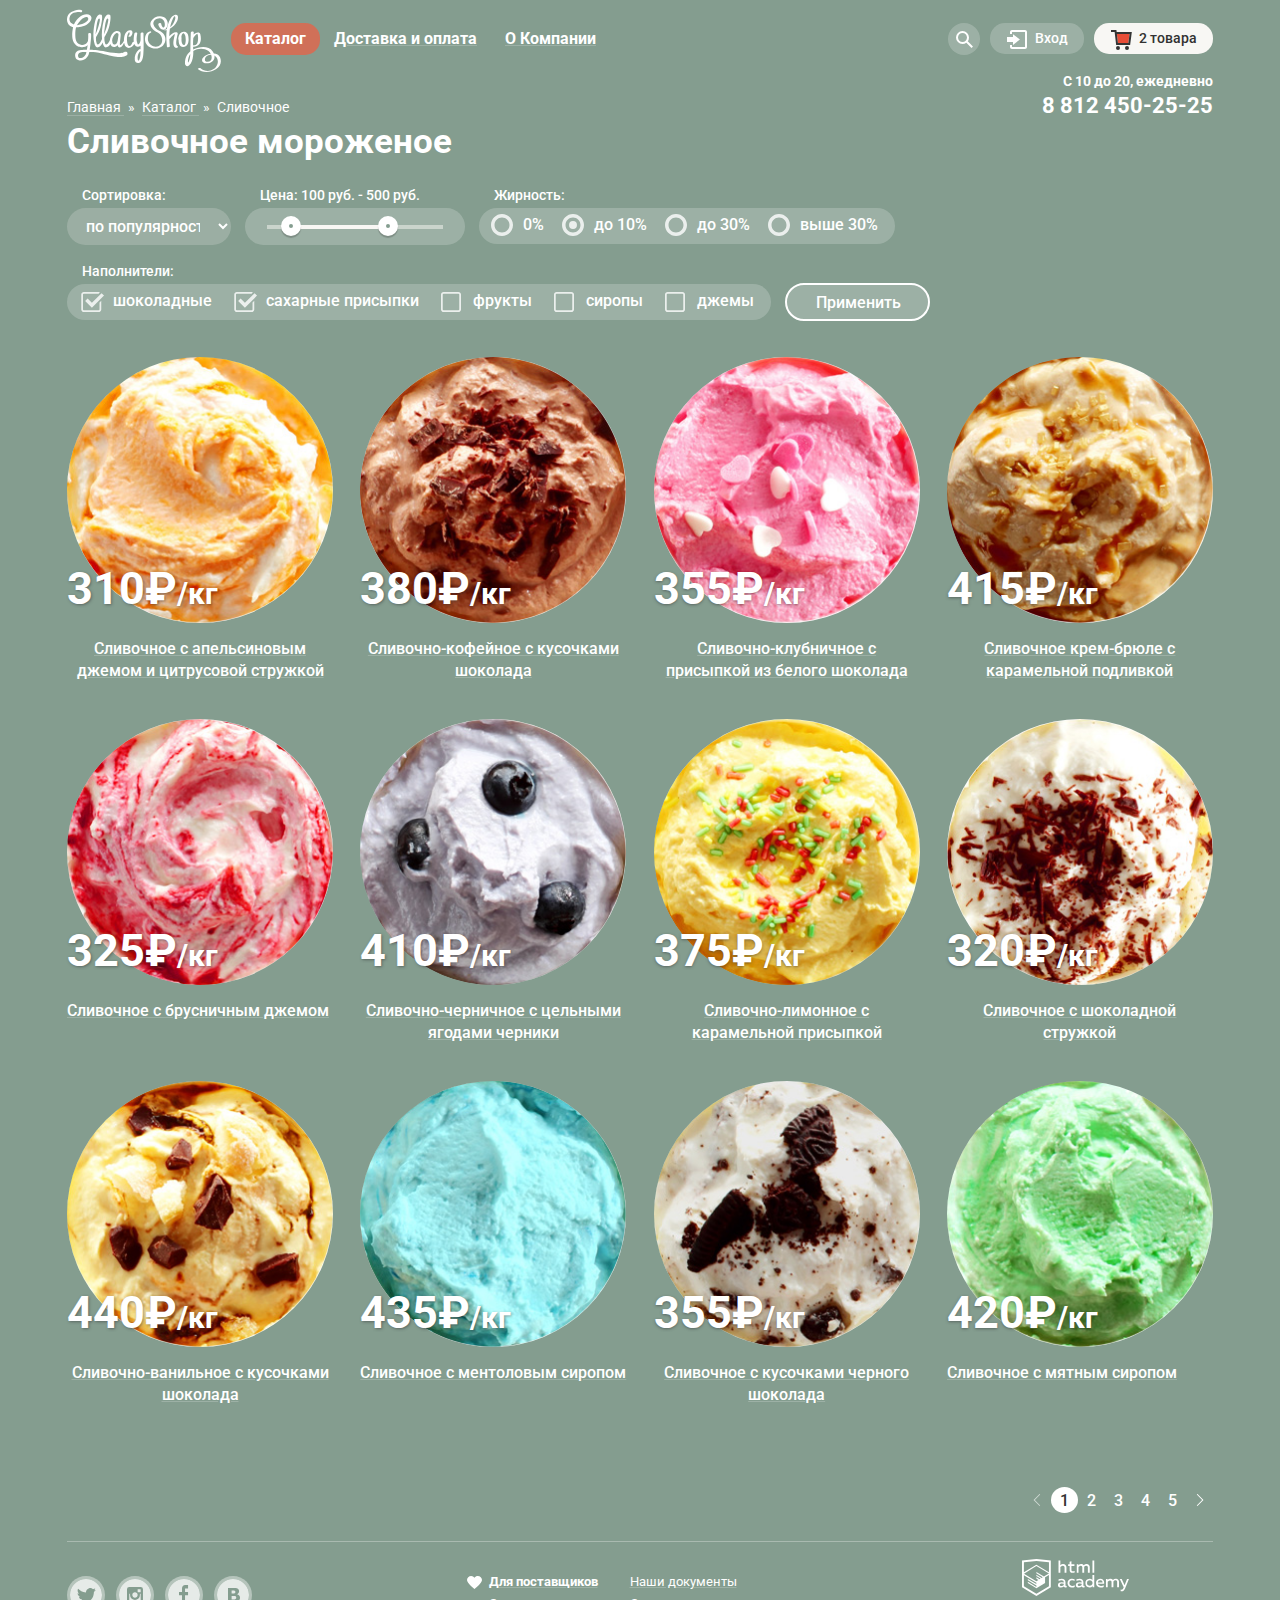
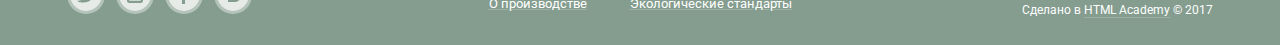
==== commit 09daeb2a: "подровняла фильтр" ====
--- a/catalog.html
+++ b/catalog.html
@@ -112,7 +112,7 @@
       </div>
       <fieldset>
         <legend>Жирность:</legend>
-        <ul class="filter-block"> 
+        <ul class="filter-block filter-block--mod1"> 
           <li class="filter-item">
             <input class="visually-hidden filter-item__input filter-item__input--radio" type="radio" name="fat-group" value="0" id="fat0">
             <label for="fat0">0%</label>
@@ -133,7 +133,7 @@
       </fieldset>
       <fieldset>
         <legend>Наполнители:</legend>
-        <ul class="filter-block">
+        <ul class="filter-block filter-block--mod2">
           <li class="filter-item">
             <input class="visually-hidden filter-item__input filter-item__input--checkbox" type="checkbox" name="chokolate" id="chokolate" checked>
             <label for="chokolate">шоколадные</label>
--- a/css/style.css
+++ b/css/style.css
@@ -1622,6 +1622,16 @@
   font-weight: 500;
   line-height: 18px;
 }
+.filter-block--mod1 .filter-item:first-child {
+  padding-left: 30px;
+}
+.filter-block--mod2 .filter-item {
+  padding-left: 54px;
+  
+}
+.filter-block--mod2 .filter-item:first-child {
+  padding-left: 32px;
+}
 .filter-item label {
   position: relative;
   display: block;
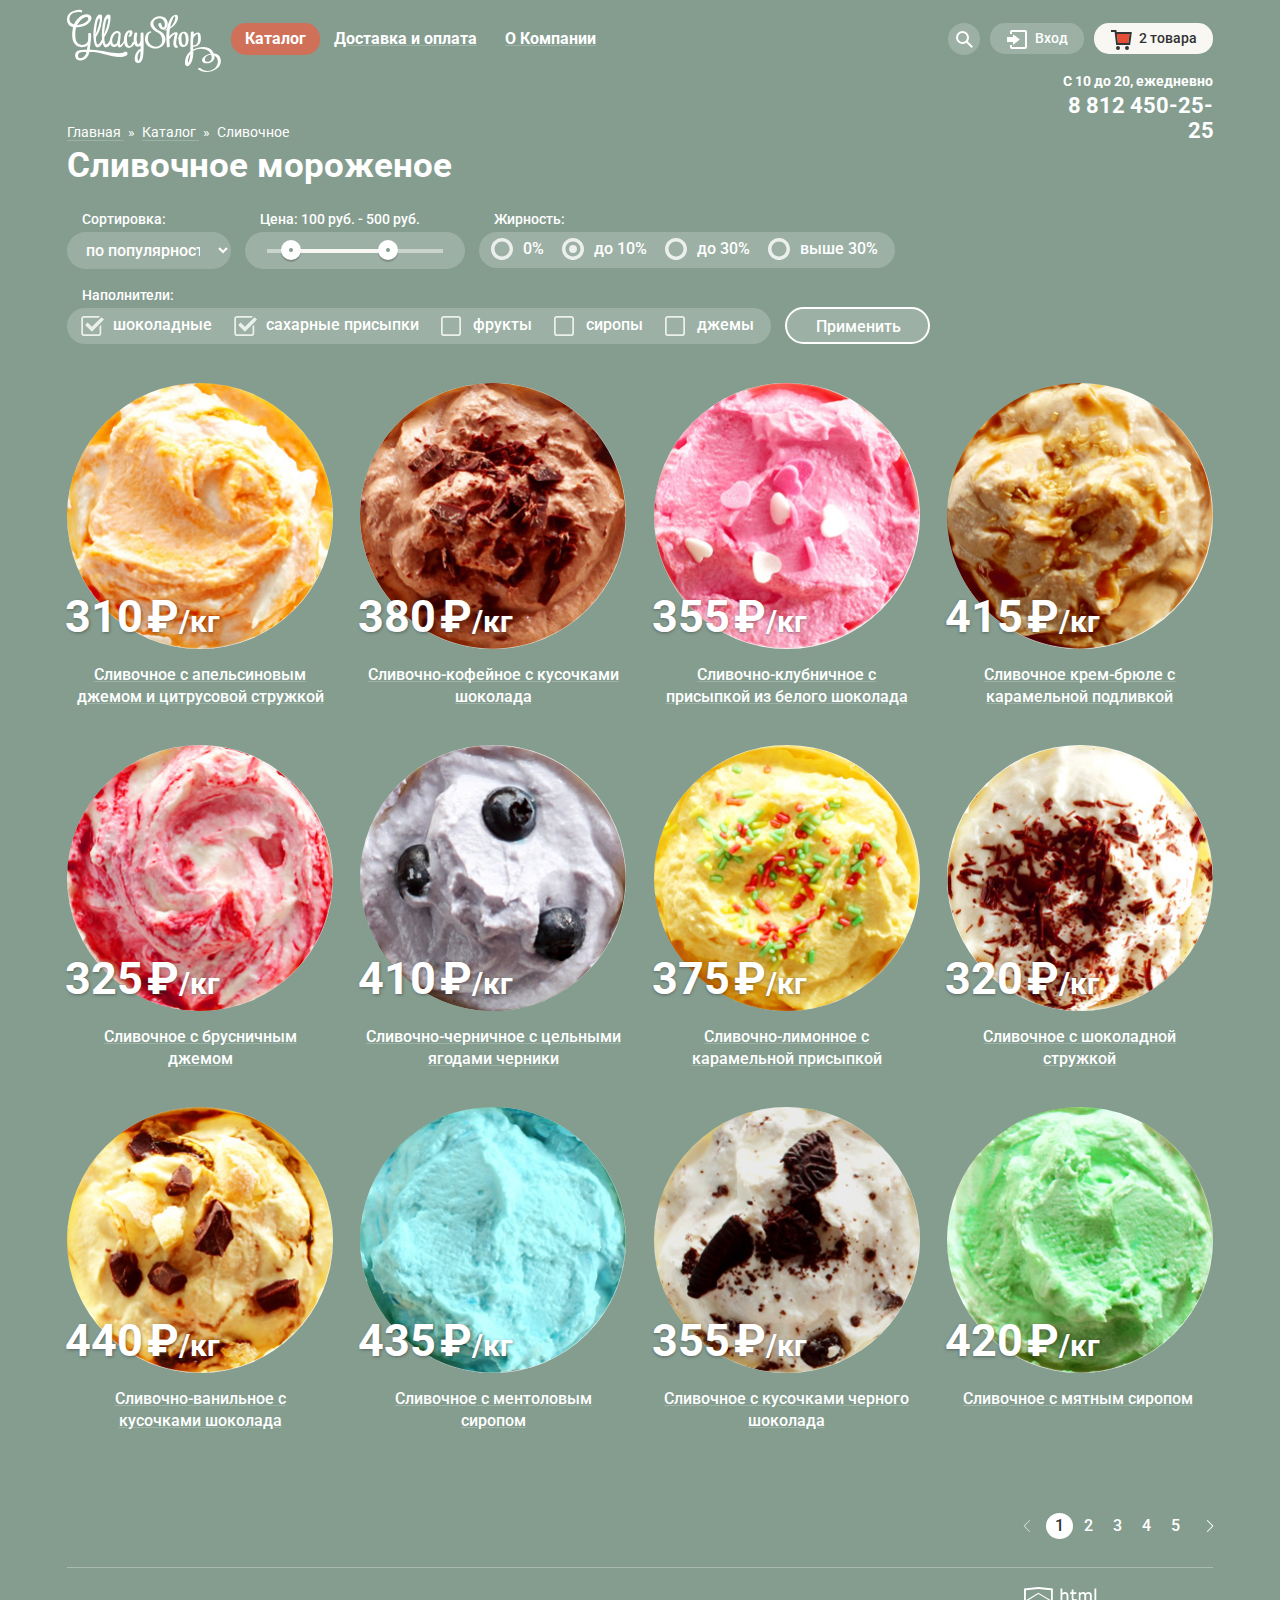
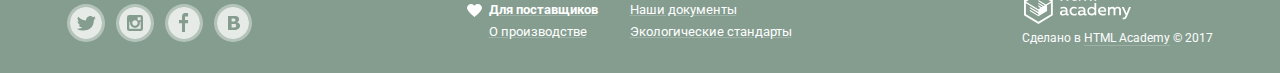
==== commit 0add8d84: "каталог пп" ====
--- a/catalog.html
+++ b/catalog.html
@@ -253,7 +253,7 @@
             <img src="img/product-12.jpg" width="267" height="267" alt="Сливочное с мятным сиропом">
           </div>
           <p class=catalog-list__text><span>420</span>₽<span class="catalog-list__text--1">/кг</span></p>
-          <a class="catalog-list__link" href="#">Сливочное с мятным сиропом</a>
+          <a class="catalog-list__link catalog-list__link--mod" href="#">Сливочное с мятным сиропом</a>
           <button class="button catalog-list__button">Быстрый просмотр</button>
         </li>
       </ul>
--- a/css/style.css
+++ b/css/style.css
@@ -48,7 +48,7 @@
 .slider {
   position: relative;
   
-  padding-top: 266px;
+  padding-top: 267px;
   
   text-align: center;
   color: #ffffff;
@@ -73,7 +73,7 @@
   font-weight: 700;
   line-height: 60px;
   margin: 0 auto;
-  margin-bottom: 27px;
+  margin-bottom: 29px;
 }
 .button {
   display: inline-block;
@@ -108,6 +108,13 @@
   font-weight: 700;
   line-height: 44px;
   margin-bottom: 41px;
+  padding-top: 10px;
+  padding-bottom: 10px;
+  font-style: normal;
+  font-stretch: normal;
+  letter-spacing: normal;
+  padding-left: 42px;
+  padding-right: 42px;
 }
 .slider-point {
   position: absolute;
@@ -560,7 +567,7 @@
   font-size: 22px;
   font-weight: 700;
   line-height: 24px;
- 
+  margin-right: -1px;
 }
 .features {
   display: flex;
@@ -584,10 +591,11 @@
   padding-left: 21px;
   padding-top: 24px;
   padding-bottom: 22px;
+  padding-right: 21px;
 }
 .features__text {
   position: relative;
-  width: calc(50% - 91px);
+  width: calc(50% - 97px);
   font-size: 16px;
   font-weight: 400;
   line-height: 22px;
@@ -638,7 +646,7 @@
   padding: 0;
   padding-left: 20px;
   padding-top: 23px;
-  padding-bottom: 7px;
+  padding-bottom: 5px;
   font-size: 16px;
   font-weight: 500;
   line-height: 22px;
@@ -660,7 +668,7 @@
   margin: 0;
   padding-left: 20px;
   padding-right: 258px;
-  padding-bottom: 78px;
+  padding-bottom: 80px;
   color: #323232;
   font-size: 24px;
   font-weight: 700;
@@ -698,7 +706,7 @@
   padding-left: 21px;
   padding-right: 21px;
   padding-top: 29px;
-  padding-bottom: 35px;
+  padding-bottom: 36px;
   color: #5a5a5a;
   font-size: 16px;
   font-weight: 400;
@@ -706,7 +714,7 @@
   text-align: left;
 }
 .subscribe__form input {
-  width: 355px;
+  width: 353px;
   border-radius: 5px;
   border: 1px solid rgba(178, 178, 178, 0.52);
   margin: 0;
@@ -714,7 +722,7 @@
   margin-left: 20px;
   padding-top: 9px;
   padding-bottom: 9px;
-  padding-left: 12px;
+  padding-left: 14px;
   font-family: "Roboto", Arial, sans-serif;
   font-size: 16px;
   line-height: 24px;
@@ -742,7 +750,7 @@
   outline: none;
 }
 .subscribe__button {
-  padding: 11px 19px 10px 19px; 
+  padding: 10px 19px 10px 19px; 
   vertical-align: top;
   float: right;
   margin-right: 20px;
@@ -854,6 +862,7 @@
 .developer-info__link img {
   padding: 0;
   margin: 0;
+  padding-left: 2px;
 }
 .developer-info__link p {
   padding: 0;
@@ -1027,7 +1036,7 @@
   margin: 0;
   padding: 0;
   margin-bottom: 25px;
-  margin-top: -5px;
+  margin-top: -6px;
 }
 .catalog-list {
   display: flex;
@@ -1077,10 +1086,15 @@
   color: #ffffff;
   margin: 0;
   padding: 0;
-  margin-top: -57px;
+  margin-top: -55px;
+  margin-left: -2px;
+}
+.catalog-list__text span:first-child {
+  margin-right: 4px;
 }
 .catalog-list__text--1 {
   font-size: 30px;
+  margin-left: 0px;
 }
 .catalog-list__link {
   color: #ffffff;
@@ -1094,6 +1108,11 @@
   margin: 0;
   padding-top: 15px;
   vertical-align: top;
+  padding-left: 5px;
+  padding-right: 5px;
+}
+.catalog-list__link--mod {
+  padding-left: 16px;
 }
 .catalog-list__button {
   padding: 9px 17px 10px 17px;
@@ -1122,7 +1141,7 @@
 }
 .promotion-block {
   color: #ffffff;
-  padding-left: 20px;
+  padding-left: 19px;
   padding-top: 17px;
   padding-right: 21px;
   padding-bottom: 23px;
@@ -1136,7 +1155,7 @@
   text-align: left; 
   margin: 0;
   padding: 0;
-  margin-bottom: 12px;
+  margin-bottom: 13px;
 }
 .promotion-block p {
   font-size: 18px;
@@ -1154,7 +1173,7 @@
   line-height: 24px;
   text-align: center;
   float: right;
-  padding: 12px 22px;
+  padding: 11px 22px 11px 22px;
 }
 .promotion-block--color1 {
   background-color: #630b26;
@@ -1192,7 +1211,7 @@
   margin-right: auto;
 }
 .map__info {
-  
+  font-family: "Roboto",Arial , sans-serif;
   width: 257px;
   padding-top: 28px;
   padding-left: 25px;
@@ -1203,11 +1222,8 @@
   border-radius: 15px;
   text-align: left;
   margin-top: 63px;
- 
- 
   margin-right: 0;
   margin-left: auto;
- 
 }
 .map__info p {
   display: block;
@@ -1235,6 +1251,7 @@
   margin: 0;
   padding: 0;
   padding-bottom: 17px;
+  padding-top: 2px;
 }
 .map__phone {
   font-family: "Roboto", Arial, sans-serif;
@@ -1396,7 +1413,7 @@
   padding: 0;
   justify-content: flex-end;
   margin-top: 50px;
-  margin-bottom: 26px;
+  margin-bottom: 28px;
 }
 .pagination-list__item  {
   width: 27px;
@@ -1404,6 +1421,9 @@
   border-radius: 50%;
   background-color: transparent;
   text-align: center;
+  margin: 0;
+  padding: 0;
+  margin-right: 2px;
 }
 .pagination-list__item a{
   display: inline-block;
@@ -1415,7 +1435,7 @@
   font-weight: 500;
   padding: 0;
   margin: 0;
-  margin-top: 3px;
+  margin-top: 2px;
 }
 .pagination-list__item--disabled a{
   opacity: 0.2;
@@ -1424,7 +1444,7 @@
   background-color: #ffffff;
 }
 .pagination-list__item--current a {
-color: #323232;
+  color: #323232;
 }
 .pagination-list__item:hover,
 .pagination-list__item:focus {
@@ -1452,12 +1472,15 @@
   background-position: center;
   transform: rotate(180deg);
   opacity: 0.6;
+  margin-right: 5px;
 }
 .pagination-list__item:last-child {
   background-image: url("../img/icon-right-small.svg");
   background-size: 8px 12px;
   background-repeat: no-repeat;
   background-position: center;
+  margin-left: 5px;
+  margin-right: -10px;
 }
 .pagination-list__item:last-child:active {
   background-image: url("../img/icon-right-black.svg");
@@ -1471,14 +1494,14 @@
   width: 100%;
   height: 1px;
   background-color: rgba(255, 255, 255, 0.3);
-  top: -18px;
+  top: -20px;
 }
 .filter {
   display: flex;
   flex-wrap: wrap;
   margin-left: 0;
   margin-right: auto;
-  margin-bottom: 30px;
+  margin-bottom: 33px;
 }
 .filter-sorting {
   margin-right: 14px;
@@ -1574,7 +1597,7 @@
   font-weight: 500;
   color: #ffffff;
   background-color:rgba(255, 255, 255, 0.2);
-  padding: 9px 27px 7px 29px;
+  padding: 9px 27px 6px 29px;
   border-radius: 20px;
   vertical-align: middle;
   border: 2px solid #ffffff;
@@ -1589,7 +1612,7 @@
   box-shadow: inset 0px 2px 1px 0 rgb(105, 105, 105);
   background-color: rgb(237, 237, 237);
   border:none;
-  padding: 11px 29px 9px 31px;
+  padding: 11px 29px 8px 31px;
   outline: none;
 }
 .filter fieldset {
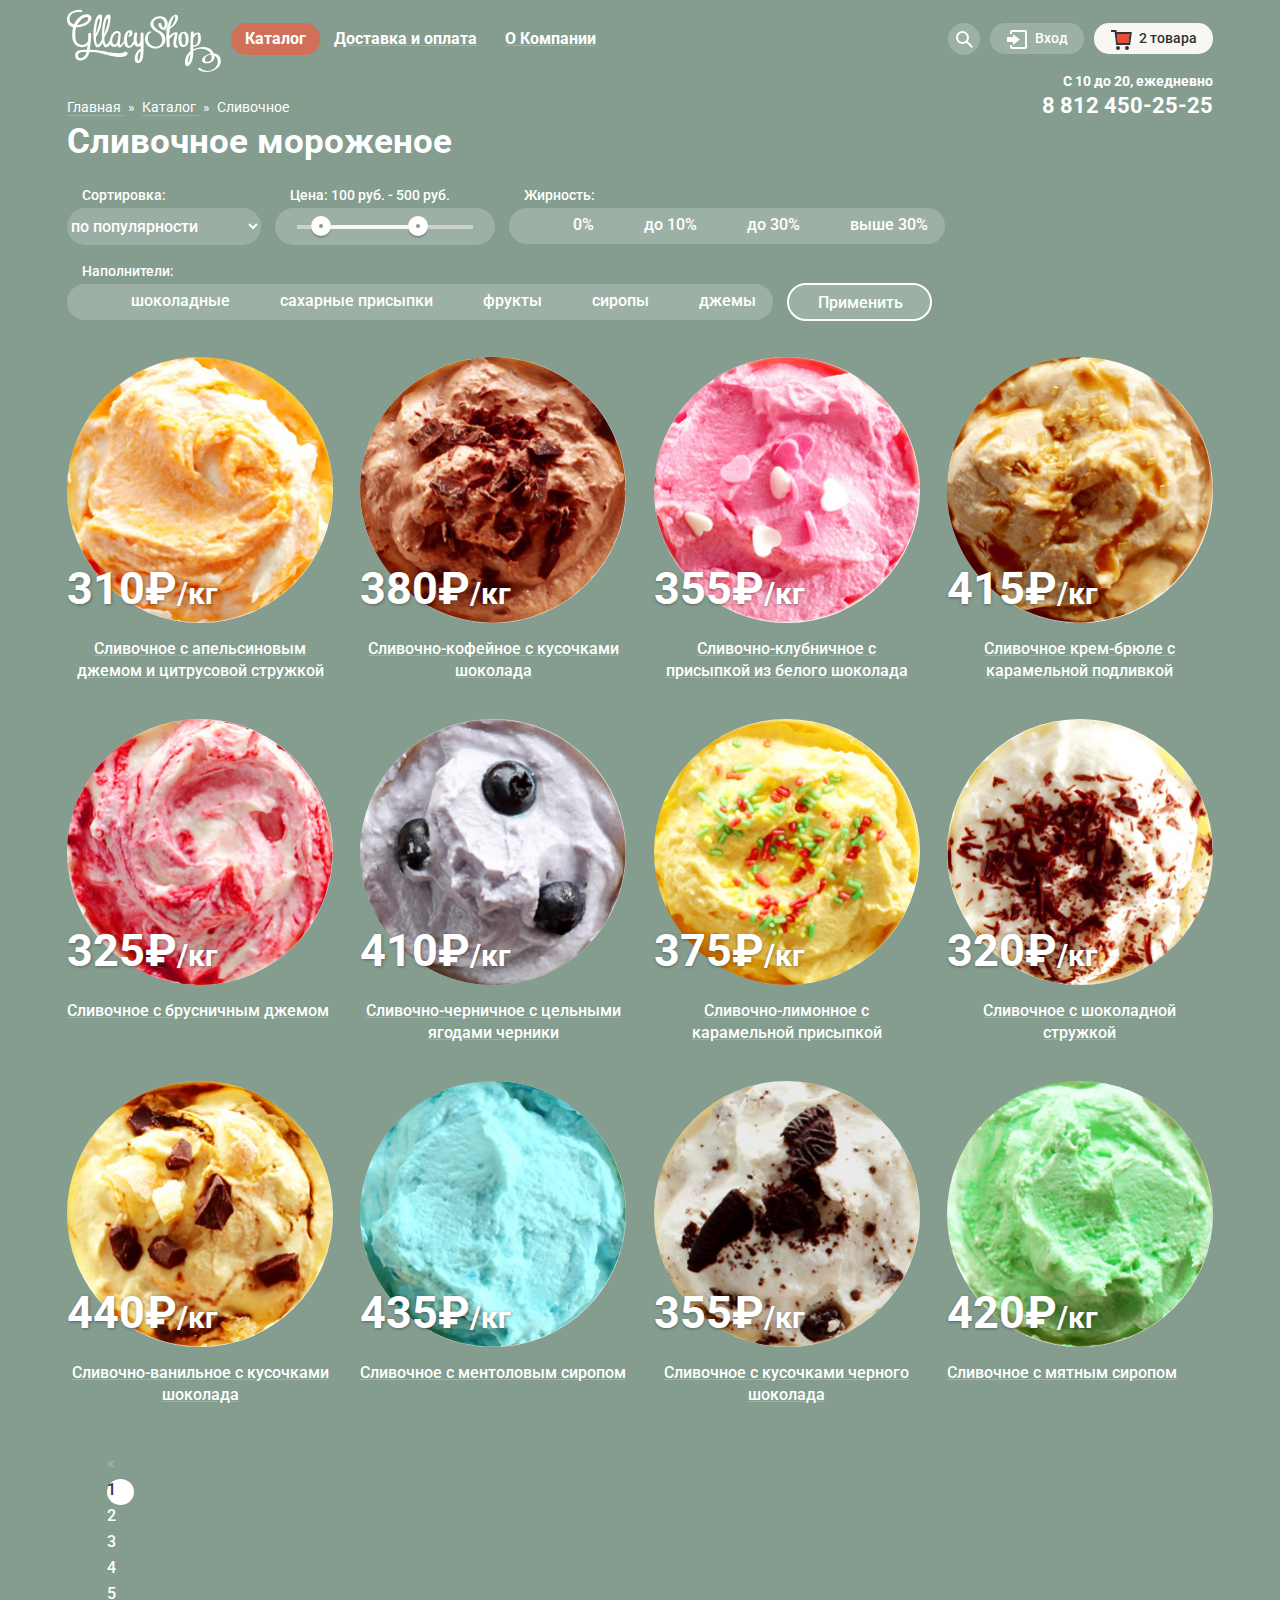
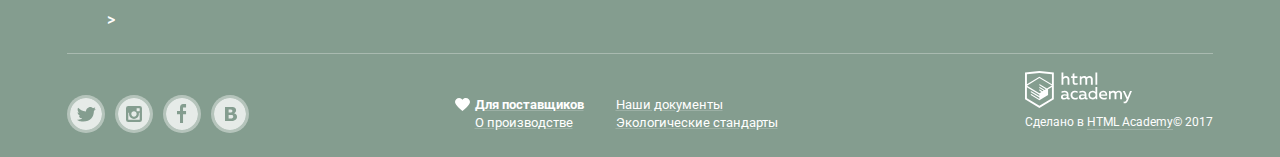
==== commit e2f835c9: "Revert "Бонусное задание: завершаем вёрстку личного проекта"" ====
--- a/catalog.html
+++ b/catalog.html
@@ -59,7 +59,7 @@
                   <div class="basket-form__img">
                     <img src="img/plombir-1.jpg" width="33" height="33" alt="Пломбир с апельсиновым джемом">
                   </div>
-                  <p>Пломбир с апельсиновым джемом</p> <span>1,5 кг х </span><span>200 руб.</span><span>300 руб.</span>
+                  <p>Пломбир с апельсиновым джемом</p> <span>1,5 кг х</span><span>200 руб.</span><span>300 руб.</span>
                 </li>
                 <li class="basket-form__line">
                   <button class="basket-form__close" type="button"><span class="visually-hidden">Закрыть</span></button>
@@ -70,7 +70,7 @@
                   <p>Клубничный пломбир с присыпкой из белого шоколада</p><span>1,5 кг х</span><span>300 руб.</span><span>450 руб.</span>
                 </li>
               </ul>
-              <p class="basket-form__summ">Итого: 750 руб.</p>
+              <p class="basket-form__summ">Итого:750 руб.</p>
               <button class="button basket-form__button" type="button">Оформить заказ</button>
             </div>
           
@@ -89,7 +89,7 @@
       <a class="breadcrumbs__item">Сливочное</a>
     </div>
     <h1 class="container__title">Сливочное мороженое</h1>
-    <form class="filter" action="https://echo.htmlacademy.ru"	method="POST">
+    <section class="filter">
       <h2 class="visually-hidden">Фильтр товаров</h2>
       <div class="filter-sorting">
         <label for="sorting">Сортировка:</label>
@@ -112,7 +112,7 @@
       </div>
       <fieldset>
         <legend>Жирность:</legend>
-        <ul class="filter-block filter-block--mod1"> 
+        <ul class="filter-block"> 
           <li class="filter-item">
             <input class="visually-hidden filter-item__input filter-item__input--radio" type="radio" name="fat-group" value="0" id="fat0">
             <label for="fat0">0%</label>
@@ -133,7 +133,7 @@
       </fieldset>
       <fieldset>
         <legend>Наполнители:</legend>
-        <ul class="filter-block filter-block--mod2">
+        <ul class="filter-block">
           <li class="filter-item">
             <input class="visually-hidden filter-item__input filter-item__input--checkbox" type="checkbox" name="chokolate" id="chokolate" checked>
             <label for="chokolate">шоколадные</label>
@@ -157,7 +157,7 @@
         </ul>
       </fieldset>
       <button class="filter__button" type="submit">Применить</button>
-    </form>
+    </section>
     <section class="products">
       <ul class="catalog-list">
         <li class="catalog-list__item">
@@ -253,18 +253,18 @@
             <img src="img/product-12.jpg" width="267" height="267" alt="Сливочное с мятным сиропом">
           </div>
           <p class=catalog-list__text><span>420</span>₽<span class="catalog-list__text--1">/кг</span></p>
-          <a class="catalog-list__link catalog-list__link--mod" href="#">Сливочное с мятным сиропом</a>
+          <a class="catalog-list__link" href="#">Сливочное с мятным сиропом</a>
           <button class="button catalog-list__button">Быстрый просмотр</button>
         </li>
       </ul>
       <ul class="pagination-list">
-        <li class="pagination-list__item pagination-list__item--disabled"><a aria-label="Назад"></a></li>
+        <li class="pagination-list__item pagination-list__item--disabled"><a aria-label="Назад">&lt;</a></li>
         <li class="pagination-list__item pagination-list__item--current"><a>1</a></li>
         <li class="pagination-list__item"><a href="#">2</a></li>
         <li class="pagination-list__item"><a href="#">3</a></li>
         <li class="pagination-list__item"><a href="#">4</a></li>
         <li class="pagination-list__item"><a href="#">5</a></li>
-        <li class="pagination-list__item"><a href="#" aria-label="Вперёд"></a></li>
+        <li class="pagination-list__item"><a href="#" aria-label="Вперёд">&gt;</a></li>
       </ul>
     </section>
   </main>
@@ -289,7 +289,7 @@
       <a class="developer-info__link" href="https://htmlacademy.ru/intensive/htmlcss">
         <img src="img/logo-htmlacademy.svg" width="107" height="46" alt="HTML academy">
         <p>Сделано в
-        <span class="developer-info__text">HTML Academy</span> © 2017
+        <span class="developer-info__text">HTML Academy</span>© 2017
         </p>
       </a>
     </div>
--- a/css/style.css
+++ b/css/style.css
@@ -34,6 +34,7 @@
   max-width: 100%;
   height: auto;
 }
+/* {background-color: rgba(255, 0, 0, 0.2);}*/
 .site-wrapper {
   min-width: 1200px;
   background-color: #849d8f;
@@ -48,7 +49,7 @@
 .slider {
   position: relative;
   
-  padding-top: 267px;
+  padding-top: 266px;
   
   text-align: center;
   color: #ffffff;
@@ -67,13 +68,13 @@
   display: none;
 }
 .slider-promo__title {
-  width: 700px;
-  font-family: "Roboto", Arial, sans-serif;
+  width: 700px; /*delete;*/
+  font-family: Roboto;
   font-size: 60px;
   font-weight: 700;
   line-height: 60px;
   margin: 0 auto;
-  margin-bottom: 29px;
+  margin-bottom: 27px;
 }
 .button {
   display: inline-block;
@@ -88,7 +89,7 @@
   text-shadow: 0 2px 5px rgba(160, 32, 11, 0.76);
   text-decoration: none;
   vertical-align: top;
-  font-family: "Roboto", Arial, sans-serif;
+  font-family: "Roboto";
   font-size: 18px;
   line-height: 24px;
   font-weight: bold;
@@ -99,7 +100,7 @@
   box-shadow: 0px 2px 2px 0 rgb(172, 16, 0);
   background-image: linear-gradient(to bottom, rgba(255, 255, 255, 0.2), rgba(255, 255, 255, 0.2)), linear-gradient(to top, rgb(231, 74, 53), rgb(242, 104, 67));
 }
-.button:active {
+.button:active {/*check it*/
   background: linear-gradient(to bottom, #d84732 0%, #e1613e 100%);
   box-shadow: inset 0 2px 2px rgba(172, 16, 0, 1);
 }
@@ -108,13 +109,6 @@
   font-weight: 700;
   line-height: 44px;
   margin-bottom: 41px;
-  padding-top: 10px;
-  padding-bottom: 10px;
-  font-style: normal;
-  font-stretch: normal;
-  letter-spacing: normal;
-  padding-left: 42px;
-  padding-right: 42px;
 }
 .slider-point {
   position: absolute;
@@ -124,12 +118,14 @@
   
   font-size: 0;
 }
-.slider-point label {
+.slider-point label {/*check it*/
   display: inline-block;
   width: 17px;
   height: 17px;
   margin-right: 8px;
+
   vertical-align: top;
+
   background-color: transparent;
   border: 2px solid #ffffff;
   border-radius: 50%;
@@ -349,7 +345,7 @@
   color: #323232;
   margin: 0;
   padding: 0;
-  font-family: "Roboto", Arial, sans-serif;
+  font-family: Roboto;
   font-size: 14px;
   font-weight: 400;
   line-height: 16px;
@@ -362,7 +358,7 @@
   text-decoration: none;
   margin: 0;
   padding: 0;
-  font-family: "Roboto", Arial, sans-serif;
+  font-family: Roboto;
   font-size: 14px;
   font-weight: 400;
   line-height: 16px;
@@ -422,7 +418,7 @@
   padding-left: 13px;
   border-radius: 5px;
   border: 1px solid #d3d3d2;
-  font-family: "Roboto", Arial, sans-serif;
+  font-family: Roboto;
   font-size: 16px;
   line-height: 24px;
   font-weight: 700;
@@ -430,7 +426,7 @@
   width: 311px;
 }
 .search-form input::placeholder {
-  font-family: "Roboto", Arial, sans-serif;
+  font-family: Roboto;
   font-size: 14px;
   line-height: 24px;
   font-weight: 400;
@@ -492,14 +488,14 @@
   padding-left: 12px;
   margin-bottom: 20px;
   border: 1px solid #d3d3d2;
-  font-family: "Roboto", Arial, sans-serif;
+  font-family: Roboto;
   font-size: 16px;
   line-height: 24px;
   font-weight: 700;
   color: #323232;
 }
 .enter-form input::placeholder {
-  font-family: "Roboto", Arial, sans-serif;
+  font-family: Roboto;
   font-size: 14px;
   line-height: 24px;
   font-weight: 400;
@@ -533,7 +529,7 @@
   margin: 0;
   display: inline-block;
   vertical-align: top;
-  font-family: "Roboto", Arial, sans-serif;
+  font-family: Roboto;
   font-size: 13px;
   font-weight: 400;
   text-align: left;
@@ -567,7 +563,7 @@
   font-size: 22px;
   font-weight: 700;
   line-height: 24px;
-  margin-right: -1px;
+ 
 }
 .features {
   display: flex;
@@ -591,11 +587,10 @@
   padding-left: 21px;
   padding-top: 24px;
   padding-bottom: 22px;
-  padding-right: 21px;
 }
 .features__text {
   position: relative;
-  width: calc(50% - 97px);
+  width: calc(50% - 91px);
   font-size: 16px;
   font-weight: 400;
   line-height: 22px;
@@ -646,7 +641,7 @@
   padding: 0;
   padding-left: 20px;
   padding-top: 23px;
-  padding-bottom: 5px;
+  padding-bottom: 7px;
   font-size: 16px;
   font-weight: 500;
   line-height: 22px;
@@ -668,7 +663,7 @@
   margin: 0;
   padding-left: 20px;
   padding-right: 258px;
-  padding-bottom: 80px;
+  padding-bottom: 78px;
   color: #323232;
   font-size: 24px;
   font-weight: 700;
@@ -692,6 +687,7 @@
   background-color: #f8f7f4;
   color: #5a5a5a;
   border-radius: 10px;
+  /*ниже попытка оформить рамочку-не доделано*/
   box-sizing: border-box;
   width: calc(50% - 13px);
   border: 5px solid rgba(0, 0, 0, 0.4);
@@ -699,6 +695,7 @@
   border-image-slice: 5;
   border-image-repeat: stretch;
   background-clip: padding-box;
+
 }
 .subscribe__text {
   padding: 0;
@@ -706,7 +703,7 @@
   padding-left: 21px;
   padding-right: 21px;
   padding-top: 29px;
-  padding-bottom: 36px;
+  padding-bottom: 35px;
   color: #5a5a5a;
   font-size: 16px;
   font-weight: 400;
@@ -714,7 +711,7 @@
   text-align: left;
 }
 .subscribe__form input {
-  width: 353px;
+  width: 355px;
   border-radius: 5px;
   border: 1px solid rgba(178, 178, 178, 0.52);
   margin: 0;
@@ -722,15 +719,15 @@
   margin-left: 20px;
   padding-top: 9px;
   padding-bottom: 9px;
-  padding-left: 14px;
-  font-family: "Roboto", Arial, sans-serif;
+  padding-left: 12px;
+  font-family: Roboto;
   font-size: 16px;
   line-height: 24px;
   font-weight: 700;
   color: #323232;
 }
 .subscribe__form input::placeholder {
-  font-family: "Roboto", Arial, sans-serif;
+  font-family: Roboto;
   font-size: 16px;
   line-height: 24px;
   font-weight: 400;
@@ -750,7 +747,7 @@
   outline: none;
 }
 .subscribe__button {
-  padding: 10px 19px 10px 19px; 
+  padding: 11px 19px 10px 19px; 
   vertical-align: top;
   float: right;
   margin-right: 20px;
@@ -771,8 +768,6 @@
   padding: 0;
   margin-right: auto;
   justify-content: space-between;
-  flex-wrap: wrap;
-  margin-top: -15px;
   
 }
 .social__button {
@@ -784,10 +779,7 @@
   width: 32px;
   height: 32px;
   border-radius: 50%;
-  margin-right: 11px;
-}
-.social__item:last-child .social__button {
-  margin-right: 6px;
+  margin-right: 10px;
 }
 .social__button:hover,
 .social__button:focus {
@@ -810,23 +802,23 @@
   display: flex;
   margin: 0;
   padding: 0;
+ 
   justify-content: space-between;
-  margin-top: -18px;
+  
 }
 .links a{
   display: block;
-  font-family: "Roboto", Arial, sans-serif;
+  font-family: Roboto;
   font-size: 13px;
   font-weight: 400;
-  line-height: 22px;
+  line-height: 18px;
   color: #ffffff;
   margin: 0;
   padding: 0;
   text-decoration: underline;
   text-decoration-color: rgba(255, 255, 255, 0.2);
-}
-.links__block1 {
-  margin-right: 32px;
+
+  padding-right: 32px;
 }
 .links__block1 .links__item:first-child {
   font-weight: bold;
@@ -838,8 +830,8 @@
   width: 15px;
   height: 13px;
   background-image: url("../img/icon-heart.svg");
-  left: -22px;
-  top: 5px;
+  left: -20px;
+  top: 2px;
 }
 .developer-info {
   display: flex;
@@ -848,10 +840,9 @@
   padding: 0;
   margin-left: auto;
   margin-bottom: 26px;
-  
 }
 .developer-info__link {
-  font-family: "Roboto", Arial, sans-serif;
+  font-family: Roboto;
   font-size: 12px;
   font-weight: 400;
   line-height: 18px;
@@ -862,7 +853,6 @@
 .developer-info__link img {
   padding: 0;
   margin: 0;
-  padding-left: 2px;
 }
 .developer-info__link p {
   padding: 0;
@@ -902,7 +892,6 @@
   padding: 20px 15px 21px 15px;
   width: 510px;
   color: #323232;
-  z-index: 40;
 }
 .basket-form {
   list-style: none;
@@ -912,19 +901,12 @@
   flex-wrap: wrap;
   color: #323232
 }
-.basket-form::after {
-  content: "";
-  width: 510px;
-  height: 1px;
-  background-color: #cacac7;
-  margin-top: 3px;
-}
 .basket-form__line {
   padding: 0;
   margin: 0;
   width: 100%;
   display: flex;
-  font-family: "Roboto", Arial, sans-serif;
+  font-family: Roboto;
   font-size: 13px;
   font-weight: 400;
   line-height: 16px;
@@ -935,19 +917,15 @@
   position: relative;
   border: none;
   background-color: transparent;
-  margin: 0;
-  padding: 0;
-  margin-top: -24px;
-  margin-right: 26px;
 }
 .basket-form__close::before,
 .basket-form__close::after {
   position: absolute;
   content: "";
-  width: 15px;
+  width: 16px;
   height: 1px;
   background-color: #323232;
-  left: -2px;
+  left: 0;
 }
 .basket-form__close::before {
   transform: rotate(45deg);
@@ -960,46 +938,6 @@
   height: 33px;
   border-radius: 50%;
   overflow: hidden;
-  margin: 0;
-  padding: 0;
-  margin-right: 12px;
-  margin-bottom: 20px;
-}
-.basket-form__line p {
-  width: 216px;
-  margin: 0;
-  padding: 0;
-  margin-right: 30px;
-  margin-top: 8px;
-}
-.basket-form__line span {
-  margin-top: 8px;
-}
-.basket-form__line span:nth-of-type(2) {
-color: #999999;
-padding-left: 4px;
-margin-right: 28px;
-}
-.basket-form__summ {
-  font-family: "Roboto", Arial, sans-serif;
-  font-size: 15px;
-  font-weight: 700;
-  line-height: 18px;
-  margin: 0;
-  padding: 0;
-  margin-right: 0;
-  margin-left: auto;
-  text-align: right;
-  margin-top: 15px;
-  margin-bottom: 14px;
-}
-.basket-form__button {
-  float: right;
-  padding: 9px 15px 10px 15px;
-  font-family: "Roboto", Arial, sans-serif;
-  font-size: 18px;
-  line-height: 24px;
-  font-weight: 700;
 }
 .breadcrumbs {
   margin-top: -30px;
@@ -1007,7 +945,7 @@
 }
 .breadcrumbs__item,
 .breadcrumbs span {
-  font-family: "Roboto", Arial, sans-serif;
+  font-family: Roboto;
   font-size: 14px;
   font-weight: 400;
   line-height: 16px;
@@ -1036,8 +974,10 @@
   margin: 0;
   padding: 0;
   margin-bottom: 25px;
-  margin-top: -6px;
-}
+  margin-top: -5px;
+}
+/*.catalog-list__text span:first-of-type,*/
+
 .catalog-list {
   display: flex;
   flex-wrap: wrap;
@@ -1079,22 +1019,17 @@
 
 .catalog-list__text {
   text-shadow: 0.5px 0.9px 3px rgba(49, 50, 53, 0.5);
-  font-family: "Roboto", Arial, sans-serif;
+  font-family: Roboto;
   font-size: 45px;
   font-weight: 700;
   line-height: 45px;
   color: #ffffff;
   margin: 0;
   padding: 0;
-  margin-top: -55px;
-  margin-left: -2px;
-}
-.catalog-list__text span:first-child {
-  margin-right: 4px;
+  margin-top: -57px;
 }
 .catalog-list__text--1 {
   font-size: 30px;
-  margin-left: 0px;
 }
 .catalog-list__link {
   color: #ffffff;
@@ -1108,15 +1043,10 @@
   margin: 0;
   padding-top: 15px;
   vertical-align: top;
-  padding-left: 5px;
-  padding-right: 5px;
-}
-.catalog-list__link--mod {
-  padding-left: 16px;
 }
 .catalog-list__button {
   padding: 9px 17px 10px 17px;
-  font-family: "Roboto", Arial, sans-serif;
+  font-family: Roboto;
   font-size: 18px;
   font-weight: 700;
   margin-top: 10px;
@@ -1141,21 +1071,21 @@
 }
 .promotion-block {
   color: #ffffff;
-  padding-left: 19px;
+  padding-left: 20px;
   padding-top: 17px;
   padding-right: 21px;
   padding-bottom: 23px;
   width: calc(50% - 13px);
 }
 .promotion-block h2 {
-  font-family: "Roboto", Arial, sans-serif;
+  font-family: Roboto;
   font-size: 35px;
   font-weight: 700;
   line-height: 41px;
   text-align: left; 
   margin: 0;
   padding: 0;
-  margin-bottom: 13px;
+  margin-bottom: 12px;
 }
 .promotion-block p {
   font-size: 18px;
@@ -1167,13 +1097,13 @@
   margin-bottom: 44px;
 }
 .promotion-block__button {
-  font-family: "Roboto", Arial, sans-serif;
+  font-family: Roboto;
   font-size: 18px;
   font-weight: 700;
   line-height: 24px;
   text-align: center;
   float: right;
-  padding: 11px 22px 11px 22px;
+  padding: 12px 22px;
 }
 .promotion-block--color1 {
   background-color: #630b26;
@@ -1211,7 +1141,7 @@
   margin-right: auto;
 }
 .map__info {
-  font-family: "Roboto",Arial , sans-serif;
+  
   width: 257px;
   padding-top: 28px;
   padding-left: 25px;
@@ -1219,11 +1149,14 @@
   padding-right: 20px;
   background-color: #ffffff;
   color: #323232;
-  border-radius: 15px;
+  border-radius: 15px; /*test*/
   text-align: left;
   margin-top: 63px;
+ 
+ 
   margin-right: 0;
   margin-left: auto;
+ 
 }
 .map__info p {
   display: block;
@@ -1251,10 +1184,9 @@
   margin: 0;
   padding: 0;
   padding-bottom: 17px;
-  padding-top: 2px;
 }
 .map__phone {
-  font-family: "Roboto", Arial, sans-serif;
+  font-family: "Roboto";
   font-size: 18px;
   font-weight: 700;
   line-height: 22px;
@@ -1305,7 +1237,7 @@
 .modal__title {
   margin: 0;
   padding: 0;
-  font-family: "Roboto", Arial, sans-serif;
+  font-family: Roboto;
   font-size: 24px;
   font-weight: 500;
   line-height: 28px;
@@ -1322,24 +1254,23 @@
   padding-bottom: 8px;
   padding-left: 15px;
   margin-bottom: 20px;
-  font-family: "Roboto", Arial, sans-serif;
+  font-family: Roboto;
   font-size: 16px;
   line-height: 24px;
   font-weight: 700;
   color: #323232;
 }
 .modal textarea {
-  width: 397px;
+  width: 412px;
   margin: 0;
   padding: 0;
   border-radius: 5px;
   border: 1px solid rgba(178, 178, 178, 0.52);
   padding-top: 8px;
   padding-left: 15px;
-  padding-right: 15px;
   margin-bottom: 18px;
   height: 145px;
-  font-family: "Roboto", Arial, sans-serif;
+  font-family: Roboto;
   font-size: 16px;
   line-height: 24px;
   font-weight: 700;
@@ -1347,7 +1278,7 @@
 }
 .modal input::placeholder,
 .modal textarea::placeholder {
-  font-family: "Roboto", Arial, sans-serif;
+  font-family: Roboto;
   font-size: 16px;
   font-weight: 400;
   line-height: 24px;
@@ -1408,35 +1339,21 @@
 }
 .pagination-list {
   list-style: none;
-  display: flex;
-  margin: 0;
-  padding: 0;
-  justify-content: flex-end;
-  margin-top: 50px;
-  margin-bottom: 28px;
 }
 .pagination-list__item  {
   width: 27px;
   height: 26px;
   border-radius: 50%;
   background-color: transparent;
-  text-align: center;
-  margin: 0;
-  padding: 0;
-  margin-right: 2px;
 }
 .pagination-list__item a{
-  display: inline-block;
-  vertical-align: middle;
   text-align: center;
   color: #ffffff;
   font-size: 16px;
   line-height: 18px;
   font-weight: 500;
-  padding: 0;
-  margin: 0;
-  margin-top: 2px;
-}
+}
+/*выровнять цифры по центру!*/
 .pagination-list__item--disabled a{
   opacity: 0.2;
 }
@@ -1444,7 +1361,7 @@
   background-color: #ffffff;
 }
 .pagination-list__item--current a {
-  color: #323232;
+color: #323232;
 }
 .pagination-list__item:hover,
 .pagination-list__item:focus {
@@ -1457,33 +1374,6 @@
 .pagination-list__item--disabled:hover,
 .pagination-list__item--disabled:focus {
  background-color: transparent;
-}
-.pagination-list__item:active {
-  background-color: #ffffff;
-  color: #323232;
-}
-.pagination-list__item:active > a{
- color: #323232;
-}
-.pagination-list__item--disabled {
-  background-image: url("../img/icon-right-small.svg");
-  background-size: 8px 12px;
-  background-repeat: no-repeat;
-  background-position: center;
-  transform: rotate(180deg);
-  opacity: 0.6;
-  margin-right: 5px;
-}
-.pagination-list__item:last-child {
-  background-image: url("../img/icon-right-small.svg");
-  background-size: 8px 12px;
-  background-repeat: no-repeat;
-  background-position: center;
-  margin-left: 5px;
-  margin-right: -10px;
-}
-.pagination-list__item:last-child:active {
-  background-image: url("../img/icon-right-black.svg");
 }
 .main-footer--mod {
   position: relative;
@@ -1494,14 +1384,14 @@
   width: 100%;
   height: 1px;
   background-color: rgba(255, 255, 255, 0.3);
-  top: -20px;
+  top: -18px;
 }
 .filter {
   display: flex;
   flex-wrap: wrap;
   margin-left: 0;
   margin-right: auto;
-  margin-bottom: 33px;
+  margin-bottom: 30px;
 }
 .filter-sorting {
   margin-right: 14px;
@@ -1509,7 +1399,7 @@
 .filter-sorting label {
   display: block;
   margin-bottom: 5px;
-  font-family: "Roboto", Arial, sans-serif;
+  font-family: Roboto;
   font-size: 14px;
   font-weight: 500;
   line-height: 16px;
@@ -1517,10 +1407,10 @@
   padding-left: 15px;
 }
 .filter-sorting select {
-  width: 164px;
+  width: 194px;
   height: 37px;
   color: #ffffff;
-  font-family: "Roboto", Arial, sans-serif;
+  font-family: Roboto;
   font-size: 16px;
   font-weight: 500;
   line-height: 18px;
@@ -1528,8 +1418,6 @@
   border-radius: 20px;
   vertical-align: middle;
   border: none;
-  padding-left: 15px;
-  padding-right: 15px;
 }
 .filter-sorting select:hover {
   color: #323232;
@@ -1544,7 +1432,7 @@
 .filter-price__title {
   margin: 0;
   margin-bottom: 5px;
-  font-family: "Roboto", Arial, sans-serif;
+  font-family: Roboto;
   font-size: 14px;
   font-weight: 500;
   line-height: 16px;
@@ -1581,7 +1469,7 @@
 
 }
 .filter-price__toogle:hover {
-   transform: scale(1.2);
+  border: 9px solid #ffffff;
 }
 .filter-price__toogle--min {
   left: 36px;
@@ -1592,12 +1480,12 @@
 .filter__button {
   margin-top: 20px;
   margin-left: 14px;
-  font-family: "Roboto", Arial, sans-serif;
+  font-family: Roboto;
   font-size: 16px;
   font-weight: 500;
   color: #ffffff;
   background-color:rgba(255, 255, 255, 0.2);
-  padding: 9px 27px 6px 29px;
+  padding: 9px 27px 7px 29px;
   border-radius: 20px;
   vertical-align: middle;
   border: 2px solid #ffffff;
@@ -1612,7 +1500,7 @@
   box-shadow: inset 0px 2px 1px 0 rgb(105, 105, 105);
   background-color: rgb(237, 237, 237);
   border:none;
-  padding: 11px 29px 8px 31px;
+  padding: 11px 29px 9px 31px;
   outline: none;
 }
 .filter fieldset {
@@ -1622,7 +1510,7 @@
 }
 .filter legend {
   margin-bottom: 5px;
-  font-family: "Roboto", Arial, sans-serif;
+  font-family: Roboto;
   font-size: 14px;
   font-weight: 500;
   line-height: 16px;
@@ -1640,95 +1528,8 @@
 }
 .filter-item {
   padding-left: 50px;
-  font-family: "Roboto", Arial, sans-serif;
+  font-family: Roboto;
   font-size: 16px;
   font-weight: 500;
   line-height: 18px;
 }
-.filter-block--mod1 .filter-item:first-child {
-  padding-left: 30px;
-}
-.filter-block--mod2 .filter-item {
-  padding-left: 54px;
-  
-}
-.filter-block--mod2 .filter-item:first-child {
-  padding-left: 32px;
-}
-.filter-item label {
-  position: relative;
-  display: block;
-  cursor: pointer;
-  user-select: none;
-}
-.filter-item__input--checkbox + label::before {
-  content: "";
-  position: absolute;
-  left: -32px;
-  top: 0;
-  width: 20px;
-  height: 20px;
-  background-image: url("../img/checkbox-off.svg");
-  background-repeat: no-repeat;
-  background-position: 0 0;
-  background-size: 20px 20px;
-  opacity: 0.8;
-  
-}
-.filter-item__input--checkbox:checked + label::after {
-  content: "";
-  position: absolute;
-  top: 0px;
-  left: -32px;
-  width: 24px;
-  height: 20px; 
-  background-image: url("../img/checkbox-on.svg");
-  background-repeat: no-repeat;
-  background-position: 0 0;
-  background-size: 24px 20px;
-  opacity: 0.8;
-}
-.filter-item__input--checkbox:checked + label::before {
-  display: none;
-}
-.filter-item__input--radio + label {
-  color: #ffffff;
-}
-
-.filter-item__input--radio + label::before {
-  content: "";
-  position: absolute;
-  left: -32px;
-  top: -2px;
-  width: 22px;
-  height: 22px;
-  background-image: url("../img/radio-off.svg");
-  background-repeat: no-repeat;
-  background-position: 0 0;
-  background-size: 22px 22px;
-  opacity: 0.8;
-}
-.filter-item__input--radio:checked + label::after {
-  content: "";
-  position: absolute;
-  left: -32px;
-  top: -2px;
-  width: 22px;
-  height: 22px;
-  background-image: url("../img/radio-on.svg");
-  background-repeat: no-repeat;
-  background-position: 0 0;
-  background-size: 22px 22px;
-  opacity: 0.8;
-}
-.filter-item__input--radio:checked + label::before {
-  display: none;
-}
-.filter-item__input:hover + label::before,
-.filter-item__input:focus + label::before {
-  opacity: 1;
-}
-.filter-item__input:checked:hover + label::after,
-.filter-item__input:checked:focus + label::after {
-  opacity: 1;
-}
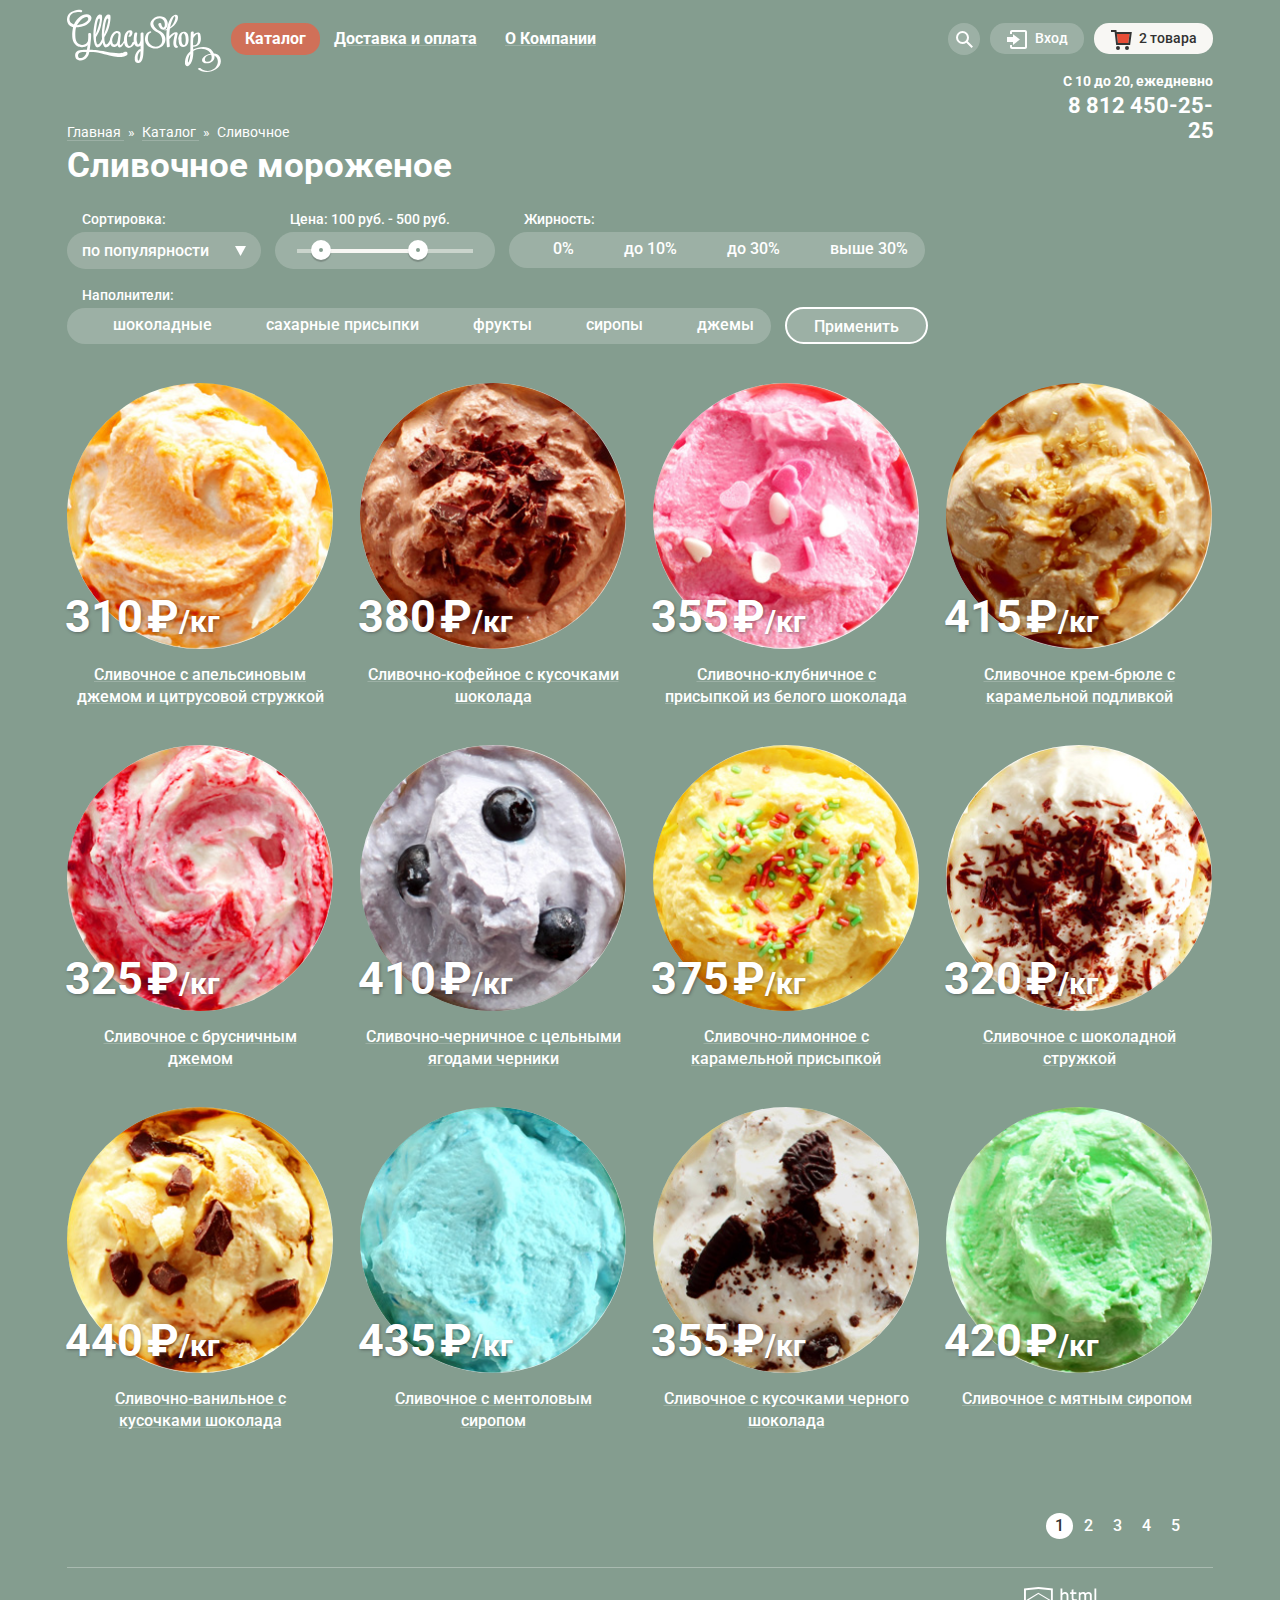
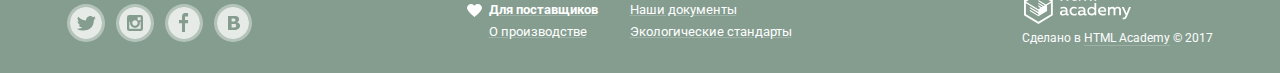
==== commit 5f6f194d: "исправления первой защиты селект" ====
--- a/catalog.html
+++ b/catalog.html
@@ -19,24 +19,24 @@
       <ul class="site-navigation">
         <li class="site-navigation__item site-navigation__item--color">
           <a href="catalog.html">Каталог</a>
-            <ul class="catalog-menu">
-							<li class="catalog-menu__item catalog-menu__item--mod"><a href="#">Новинки</a></li>
-							<li class="catalog-menu__item"><a class="catalog-menu__link" href="catalog.html">Сливочное</a></li>
-							<li class="catalog-menu__item"><a href="#">Щербеты</a></li>
-							<li class="catalog-menu__item"><a href="#">Фруктовый лед</a></li>
-							<li class="catalog-menu__item"><a href="#">Мелорин</a></li>
-						</ul>
+          <ul class="catalog-menu">
+						<li class="catalog-menu__item catalog-menu__item--mod"><a href="#">Новинки</a></li>
+						<li class="catalog-menu__item"><a class="catalog-menu__link" href="catalog.html">Сливочное</a></li>
+						<li class="catalog-menu__item"><a href="#">Щербеты</a></li>
+						<li class="catalog-menu__item"><a href="#">Фруктовый лед</a></li>
+						<li class="catalog-menu__item"><a href="#">Мелорин</a></li>
+					</ul>
         </li>
         <li class="site-navigation__item"><a href="delivery.html">Доставка и оплата</a></li>
         <li class="site-navigation__item"><a href="about.html">О Компании</a></li>
       </ul>
       <ul class="user-navigation">
         <li class="user-navigation__item user-navigation__item--search">
-            <a href="#" class="user-navigation__link"><span class="visually-hidden">Поиск</span></a>
-              <form class="search-form" action="https://echo.htmlacademy.ru" method="GET">
-                <label  class="visually-hidden" for="search-line">Что ищем?</label>
-                <input id="search-line" type="search" name="search" placeholder="Что ищем?">
-              </form>
+          <a href="#" class="user-navigation__link"><span class="visually-hidden">Поиск</span></a>
+          <form class="search-form" action="https://echo.htmlacademy.ru" method="GET">
+            <label  class="visually-hidden" for="search-line">Что ищем?</label>
+            <input id="search-line" type="search" name="search" placeholder="Что ищем?">
+          </form>
         </li>
         <li class="user-navigation__item user-navigation__item--input">
           <a href="#">Вход</a>
@@ -52,28 +52,27 @@
         </li>
         <li class="user-navigation__item user-navigation__item--basket2">
           <a href="#" aria-label="Корзина">2 товара</a>
-            <div class="basket-wrapper">
-              <ul class="basket-form">
-                <li class="basket-form__line">
-                  <button class="basket-form__close" type="button"><span class="visually-hidden">Закрыть</span></button>
-                  <div class="basket-form__img">
-                    <img src="img/plombir-1.jpg" width="33" height="33" alt="Пломбир с апельсиновым джемом">
-                  </div>
-                  <p>Пломбир с апельсиновым джемом</p> <span>1,5 кг х</span><span>200 руб.</span><span>300 руб.</span>
-                </li>
-                <li class="basket-form__line">
-                  <button class="basket-form__close" type="button"><span class="visually-hidden">Закрыть</span></button>
-                  <div class="basket-form__img">
-                    <img src="img/plombir-2.jpg" width="33" height="33" alt="Клубничный пломбир с присыпкой 
+          <div class="basket-wrapper">
+            <ul class="basket-form">
+              <li class="basket-form__line">
+                <button class="basket-form__close" type="button"><span class="visually-hidden">Закрыть</span></button>
+                <div class="basket-form__img">
+                  <img src="img/plombir-1.jpg" width="33" height="33" alt="Пломбир с апельсиновым джемом">
+                </div>
+                <p>Пломбир с апельсиновым джемом</p> <span>1,5 кг х </span><span>200 руб.</span><span>300 руб.</span>
+              </li>
+              <li class="basket-form__line">
+                <button class="basket-form__close" type="button"><span class="visually-hidden">Закрыть</span></button>
+                <div class="basket-form__img">
+                  <img src="img/plombir-2.jpg" width="33" height="33" alt="Клубничный пломбир с присыпкой 
                     из белого шоколада">
-                  </div>
-                  <p>Клубничный пломбир с присыпкой из белого шоколада</p><span>1,5 кг х</span><span>300 руб.</span><span>450 руб.</span>
-                </li>
-              </ul>
-              <p class="basket-form__summ">Итого:750 руб.</p>
-              <button class="button basket-form__button" type="button">Оформить заказ</button>
-            </div>
-          
+                </div>
+                <p>Клубничный пломбир с присыпкой из белого шоколада</p><span>1,5 кг х</span><span>300 руб.</span><span>450 руб.</span>
+              </li>
+            </ul>
+            <p class="basket-form__summ">Итого: 750 руб.</p>
+            <button class="button basket-form__button" type="button">Оформить заказ</button>
+          </div>
         </li>
       </ul>
     </nav>
@@ -89,7 +88,7 @@
       <a class="breadcrumbs__item">Сливочное</a>
     </div>
     <h1 class="container__title">Сливочное мороженое</h1>
-    <section class="filter">
+    <form class="filter" action="https://echo.htmlacademy.ru"	method="POST">
       <h2 class="visually-hidden">Фильтр товаров</h2>
       <div class="filter-sorting">
         <label for="sorting">Сортировка:</label>
@@ -112,7 +111,7 @@
       </div>
       <fieldset>
         <legend>Жирность:</legend>
-        <ul class="filter-block"> 
+        <ul class="filter-block filter-block--mod1"> 
           <li class="filter-item">
             <input class="visually-hidden filter-item__input filter-item__input--radio" type="radio" name="fat-group" value="0" id="fat0">
             <label for="fat0">0%</label>
@@ -133,7 +132,7 @@
       </fieldset>
       <fieldset>
         <legend>Наполнители:</legend>
-        <ul class="filter-block">
+        <ul class="filter-block filter-block--mod2">
           <li class="filter-item">
             <input class="visually-hidden filter-item__input filter-item__input--checkbox" type="checkbox" name="chokolate" id="chokolate" checked>
             <label for="chokolate">шоколадные</label>
@@ -157,7 +156,7 @@
         </ul>
       </fieldset>
       <button class="filter__button" type="submit">Применить</button>
-    </section>
+    </form>
     <section class="products">
       <ul class="catalog-list">
         <li class="catalog-list__item">
@@ -253,18 +252,18 @@
             <img src="img/product-12.jpg" width="267" height="267" alt="Сливочное с мятным сиропом">
           </div>
           <p class=catalog-list__text><span>420</span>₽<span class="catalog-list__text--1">/кг</span></p>
-          <a class="catalog-list__link" href="#">Сливочное с мятным сиропом</a>
+          <a class="catalog-list__link catalog-list__link--mod" href="#">Сливочное с мятным сиропом</a>
           <button class="button catalog-list__button">Быстрый просмотр</button>
         </li>
       </ul>
       <ul class="pagination-list">
-        <li class="pagination-list__item pagination-list__item--disabled"><a aria-label="Назад">&lt;</a></li>
+        <li class="pagination-list__item pagination-list__item--disabled"><a aria-label="Назад"></a></li>
         <li class="pagination-list__item pagination-list__item--current"><a>1</a></li>
         <li class="pagination-list__item"><a href="#">2</a></li>
         <li class="pagination-list__item"><a href="#">3</a></li>
         <li class="pagination-list__item"><a href="#">4</a></li>
         <li class="pagination-list__item"><a href="#">5</a></li>
-        <li class="pagination-list__item"><a href="#" aria-label="Вперёд">&gt;</a></li>
+        <li class="pagination-list__item"><a href="#" aria-label="Вперёд"></a></li>
       </ul>
     </section>
   </main>
@@ -289,7 +288,7 @@
       <a class="developer-info__link" href="https://htmlacademy.ru/intensive/htmlcss">
         <img src="img/logo-htmlacademy.svg" width="107" height="46" alt="HTML academy">
         <p>Сделано в
-        <span class="developer-info__text">HTML Academy</span>© 2017
+        <span class="developer-info__text">HTML Academy</span> © 2017
         </p>
       </a>
     </div>
--- a/css/style.css
+++ b/css/style.css
@@ -1,8 +1,6 @@
 body {
   margin: 0;
   padding: 0;
-
-  
   font-family: "Roboto", Arial, sans-serif;
   font-size: 16px;
   line-height: 22px;
@@ -14,16 +12,15 @@
 input[type="checkbox"].visually-hidden,
 input[type="radio"].visually-hidden {
   position: absolute;
-
   width: 1px;
   height: 1px;
   margin: -1px;
   border: 0;
   padding: 0;
+  white-space: nowrap;
+  -webkit-clip-path: inset(100%);
 
-  white-space: nowrap;
-
-  clip-path: inset(100%);
+          clip-path: inset(100%);
   clip: rect(0 0 0 0);
   overflow: hidden;
 }
@@ -34,7 +31,6 @@
   max-width: 100%;
   height: auto;
 }
-/* {background-color: rgba(255, 0, 0, 0.2);}*/
 .site-wrapper {
   min-width: 1200px;
   background-color: #849d8f;
@@ -47,18 +43,15 @@
   background-color: #849d8f;
 }
 .slider {
-  position: relative;
-  
-  padding-top: 266px;
-  
+  position: relative; 
+  padding-top: 267px; 
   text-align: center;
   color: #ffffff;
   width: 100%;
 }
 .slider-promo {
   margin: 0;
-  padding: 0;
-  
+  padding: 0; 
   list-style: none;
 }
 .slider-promo__block {
@@ -68,19 +61,23 @@
   display: none;
 }
 .slider-promo__title {
-  width: 700px; /*delete;*/
-  font-family: Roboto;
+  width: 700px;
+  font-family: "Roboto", Arial, sans-serif;
   font-size: 60px;
   font-weight: 700;
   line-height: 60px;
   margin: 0 auto;
-  margin-bottom: 27px;
+  margin-bottom: 29px;
 }
 .button {
   display: inline-block;
   padding: 12px 44px;
-  box-shadow: 0px 2px 2px 0 rgba(172, 16, 0, 0.64);
+  -webkit-box-shadow: 0px 2px 2px 0 rgba(172, 16, 0, 0.64);
+          box-shadow: 0px 2px 2px 0 rgba(172, 16, 0, 0.64);
   background-color: rgb(231, 74, 53);
+  background-image: -webkit-gradient(linear, left bottom, left top, from(rgb(231, 74, 53)), to(rgb(242, 104, 67)));
+  background-image: -webkit-linear-gradient(bottom, rgb(231, 74, 53), rgb(242, 104, 67));
+  background-image: -o-linear-gradient(bottom, rgb(231, 74, 53), rgb(242, 104, 67));
   background-image: linear-gradient(to top, rgb(231, 74, 53), rgb(242, 104, 67));
   color: #ffffff;
   border: none;
@@ -89,7 +86,7 @@
   text-shadow: 0 2px 5px rgba(160, 32, 11, 0.76);
   text-decoration: none;
   vertical-align: top;
-  font-family: "Roboto";
+  font-family: "Roboto", Arial, sans-serif;
   font-size: 18px;
   line-height: 24px;
   font-weight: bold;
@@ -97,35 +94,47 @@
 }
 .button:hover,
 .button:focus {
-  box-shadow: 0px 2px 2px 0 rgb(172, 16, 0);
+  -webkit-box-shadow: 0px 2px 2px 0 rgb(172, 16, 0);
+          box-shadow: 0px 2px 2px 0 rgb(172, 16, 0);
+  background-image: -webkit-gradient(linear, left top, left bottom, from(rgba(255, 255, 255, 0.2)), to(rgba(255, 255, 255, 0.2))), -webkit-gradient(linear, left bottom, left top, from(rgb(231, 74, 53)), to(rgb(242, 104, 67)));
+  background-image: -webkit-linear-gradient(top, rgba(255, 255, 255, 0.2), rgba(255, 255, 255, 0.2)), -webkit-linear-gradient(bottom, rgb(231, 74, 53), rgb(242, 104, 67));
+  background-image: -o-linear-gradient(top, rgba(255, 255, 255, 0.2), rgba(255, 255, 255, 0.2)), -o-linear-gradient(bottom, rgb(231, 74, 53), rgb(242, 104, 67));
   background-image: linear-gradient(to bottom, rgba(255, 255, 255, 0.2), rgba(255, 255, 255, 0.2)), linear-gradient(to top, rgb(231, 74, 53), rgb(242, 104, 67));
 }
-.button:active {/*check it*/
+.button:active {
+  background: -webkit-gradient(linear, left top, left bottom, from(#d84732), to(#e1613e));
+  background: -webkit-linear-gradient(top, #d84732 0%, #e1613e 100%);
+  background: -o-linear-gradient(top, #d84732 0%, #e1613e 100%);
   background: linear-gradient(to bottom, #d84732 0%, #e1613e 100%);
-  box-shadow: inset 0 2px 2px rgba(172, 16, 0, 1);
+  -webkit-box-shadow: inset 0 2px 2px rgba(172, 16, 0, 1);
+          box-shadow: inset 0 2px 2px rgba(172, 16, 0, 1);
 }
 .slider-promo__button {
   font-size: 32px;
   font-weight: 700;
   line-height: 44px;
   margin-bottom: 41px;
+  padding-top: 10px;
+  padding-bottom: 10px;
+  font-style: normal;
+  font-stretch: normal;
+  letter-spacing: normal;
+  padding-left: 42px;
+  padding-right: 42px;
 }
 .slider-point {
   position: absolute;
   bottom: 63px;
   left: 0;
   z-index: 20;
-  
   font-size: 0;
 }
-.slider-point label {/*check it*/
+.slider-point label {
   display: inline-block;
   width: 17px;
   height: 17px;
   margin-right: 8px;
-
   vertical-align: top;
-
   background-color: transparent;
   border: 2px solid #ffffff;
   border-radius: 50%;
@@ -164,20 +173,26 @@
   padding: 0;
 }
 .container {
+  display: -webkit-box;
+  display: -ms-flexbox;
   display: flex;
   width: 1146px;
   margin: 0 auto;
   padding: 0 27px;
-  flex-wrap: wrap;
+  -ms-flex-wrap: wrap;
+      flex-wrap: wrap;
 }
 .main-navigation {
+  display: -webkit-box;
+  display: -ms-flexbox;
   display: flex;
   font-size: 16px;
   font-weight: 700;
   line-height: 18px;
   color: #ffffff;
   background-color: transparent;
-  flex-wrap: wrap;
+  -ms-flex-wrap: wrap;
+      flex-wrap: wrap;
   width: 100%;
 }
 .site-navigation,
@@ -188,8 +203,11 @@
 }
 .site-navigation,
 .user-navigation {
+  display: -webkit-box;
+  display: -ms-flexbox;
   display: flex;
-  flex-wrap: wrap;
+  -ms-flex-wrap: wrap;
+      flex-wrap: wrap;
 }
 .site-navigation a,
 .user-navigation a {
@@ -218,7 +236,8 @@
 .site-navigation a {
   padding: 7px 14px;
   text-decoration: underline;
-  text-decoration-color: rgba(255, 255, 255, 0.2);
+  -webkit-text-decoration-color: rgba(255, 255, 255, 0.2);
+          text-decoration-color: rgba(255, 255, 255, 0.2);
   margin-top: 23px;
 }
 .user-navigation {
@@ -283,21 +302,24 @@
 .user-navigation__item--basket1 a:hover::before {
   background-image: url("../img/icon-basket-hover.svg")
 }
-.site-navigation > li > a:hover,
-.site-navigation > li > a:focus {
+.site-navigation__item > a:hover,
+.site-navigation__item > a:focus {
   background-color: #f7f6f3;
   color: #333333;
   border-radius: 15px;
-}
-.site-navigation > li > a:active {
-  box-shadow: inset 0px 2px 1px 0 rgb(105, 105, 105);
+  text-decoration: none;
+}
+.site-navigation__item > a:active {
+  -webkit-box-shadow: inset 0px 2px 1px 0 rgb(105, 105, 105);
+          box-shadow: inset 0px 2px 1px 0 rgb(105, 105, 105);
   background-color: rgb(237, 237, 237);
 }
-.user-navigation > li > a:hover,
-.user-navigation > li > a:focus {
+.user-navigation__item > a:hover,
+.user-navigation__item > a:focus {
   background-color: #f8f7f4;
   color: #323232;
   border-radius: 15px;
+  text-decoration: none;
 }
 .search-form,
 .catalog-menu,
@@ -323,7 +345,6 @@
   text-decoration: none;
 }
 .catalog-menu {
-  
   position: absolute;
   list-style: none;
   background-color: #f8f7f4;
@@ -336,21 +357,20 @@
   min-width: 143px;
   left: -6px;
   z-index: 10;
-  box-shadow: 0px 20px 20px 0 rgba(0, 0, 0, 0.4);
+  -webkit-box-shadow: 0px 20px 20px 0 rgba(0, 0, 0, 0.4);
+          box-shadow: 0px 20px 20px 0 rgba(0, 0, 0, 0.4);
   overflow: hidden;
 }
 
 .catalog-menu__item {
-  
-  color: #323232;
-  margin: 0;
-  padding: 0;
-  font-family: Roboto;
+  color: #323232;
+  margin: 0;
+  padding: 0;
+  font-family: "Roboto", Arial, sans-serif;
   font-size: 14px;
   font-weight: 400;
   line-height: 16px;
   margin-bottom: 3px;
-  
 }
 .catalog-menu a {
   color: #323232;
@@ -358,7 +378,7 @@
   text-decoration: none;
   margin: 0;
   padding: 0;
-  font-family: Roboto;
+  font-family: "Roboto", Arial, sans-serif;
   font-size: 14px;
   font-weight: 400;
   line-height: 16px;
@@ -410,7 +430,8 @@
   background-color: #f8f7f4;
   border-radius: 5px;
   padding: 20px 15px;
-  box-shadow: 0px 20px 20px 0 rgba(0, 0, 0, 0.4);
+  -webkit-box-shadow: 0px 20px 20px 0 rgba(0, 0, 0, 0.4);
+          box-shadow: 0px 20px 20px 0 rgba(0, 0, 0, 0.4);
 }
 .search-form input {
   padding-top: 10px;
@@ -418,15 +439,36 @@
   padding-left: 13px;
   border-radius: 5px;
   border: 1px solid #d3d3d2;
-  font-family: Roboto;
+  font-family: "Roboto", Arial, sans-serif;
   font-size: 16px;
   line-height: 24px;
   font-weight: 700;
   color: #323232;
   width: 311px;
 }
+.search-form input::-webkit-input-placeholder {
+  font-family: "Roboto", Arial, sans-serif;
+  font-size: 14px;
+  line-height: 24px;
+  font-weight: 400;
+  color: #999999;
+}
+.search-form input:-ms-input-placeholder {
+  font-family: "Roboto", Arial, sans-serif;
+  font-size: 14px;
+  line-height: 24px;
+  font-weight: 400;
+  color: #999999;
+}
+.search-form input::-ms-input-placeholder {
+  font-family: "Roboto", Arial, sans-serif;
+  font-size: 14px;
+  line-height: 24px;
+  font-weight: 400;
+  color: #999999;
+}
 .search-form input::placeholder {
-  font-family: Roboto;
+  font-family: "Roboto", Arial, sans-serif;
   font-size: 14px;
   line-height: 24px;
   font-weight: 400;
@@ -434,14 +476,18 @@
 }
 .search-form input:hover {
   border: 1px solid rgba(154, 154, 154, 0.52);
-  box-shadow: inset 1px 1px rgba(154, 154, 154, 0.52),
+  -webkit-box-shadow: inset 1px 1px rgba(154, 154, 154, 0.52),
+  inset -1px -1px rgba(154, 154, 154, 0.52);
+          box-shadow: inset 1px 1px rgba(154, 154, 154, 0.52),
   inset -1px -1px rgba(154, 154, 154, 0.52);
   outline: none;
 }
 .search-form input:active,
 .search-form input:focus {
   border: 1px solid rgba(46, 136, 228, 0.52);
-  box-shadow: inset 1px 1px rgba(46, 136, 228, 0.52),
+  -webkit-box-shadow: inset 1px 1px rgba(46, 136, 228, 0.52),
+  inset -1px -1px rgba(46, 136, 228, 0.52);
+          box-shadow: inset 1px 1px rgba(46, 136, 228, 0.52),
   inset -1px -1px rgba(46, 136, 228, 0.52);
   outline: none;
 }
@@ -476,7 +522,8 @@
   padding-right: 17px;
   padding-top: 20px;
   padding-bottom: 22px;
-  box-shadow: 0px 20px 20px 0 rgba(0, 0, 0, 0.4);
+  -webkit-box-shadow: 0px 20px 20px 0 rgba(0, 0, 0, 0.4);
+          box-shadow: 0px 20px 20px 0 rgba(0, 0, 0, 0.4);
 }
 .enter-form input {
   border-radius: 5px;
@@ -488,14 +535,35 @@
   padding-left: 12px;
   margin-bottom: 20px;
   border: 1px solid #d3d3d2;
-  font-family: Roboto;
-  font-size: 16px;
-  line-height: 24px;
-  font-weight: 700;
-  color: #323232;
+  font-family: "Roboto", Arial, sans-serif;
+  font-size: 16px;
+  line-height: 24px;
+  font-weight: 700;
+  color: #323232;
+}
+.enter-form input::-webkit-input-placeholder {
+  font-family: "Roboto", Arial, sans-serif;
+  font-size: 14px;
+  line-height: 24px;
+  font-weight: 400;
+  color: #999999;
+}
+.enter-form input:-ms-input-placeholder {
+  font-family: "Roboto", Arial, sans-serif;
+  font-size: 14px;
+  line-height: 24px;
+  font-weight: 400;
+  color: #999999;
+}
+.enter-form input::-ms-input-placeholder {
+  font-family: "Roboto", Arial, sans-serif;
+  font-size: 14px;
+  line-height: 24px;
+  font-weight: 400;
+  color: #999999;
 }
 .enter-form input::placeholder {
-  font-family: Roboto;
+  font-family: "Roboto", Arial, sans-serif;
   font-size: 14px;
   line-height: 24px;
   font-weight: 400;
@@ -503,14 +571,18 @@
 }
 .enter-form input:hover {
   border: 1px solid rgba(154, 154, 154, 0.52);
-  box-shadow: inset 1px 1px rgba(154, 154, 154, 0.52),
+  -webkit-box-shadow: inset 1px 1px rgba(154, 154, 154, 0.52),
+  inset -1px -1px rgba(154, 154, 154, 0.52);
+          box-shadow: inset 1px 1px rgba(154, 154, 154, 0.52),
   inset -1px -1px rgba(154, 154, 154, 0.52);
   outline: none;
 }
 .enter-form input:active,
 .enter-form input:focus {
   border: 1px solid rgba(46, 136, 228, 0.52);
-  box-shadow: inset 1px 1px rgba(46, 136, 228, 0.52),
+  -webkit-box-shadow: inset 1px 1px rgba(46, 136, 228, 0.52),
+  inset -1px -1px rgba(46, 136, 228, 0.52);
+          box-shadow: inset 1px 1px rgba(46, 136, 228, 0.52),
   inset -1px -1px rgba(46, 136, 228, 0.52);
   outline: none;
 }
@@ -529,7 +601,7 @@
   margin: 0;
   display: inline-block;
   vertical-align: top;
-  font-family: Roboto;
+  font-family: "Roboto", Arial, sans-serif;
   font-size: 13px;
   font-weight: 400;
   text-align: left;
@@ -563,11 +635,14 @@
   font-size: 22px;
   font-weight: 700;
   line-height: 24px;
- 
+  margin-right: -1px;
 }
 .features {
+  display: -webkit-box;
+  display: -ms-flexbox;
   display: flex;
-  flex-wrap: wrap;
+  -ms-flex-wrap: wrap;
+      flex-wrap: wrap;
   background-color: #eee0c5;
   background-image: url("../img/features-pattern.jpg");
   background-position: 0 0;
@@ -587,10 +662,11 @@
   padding-left: 21px;
   padding-top: 24px;
   padding-bottom: 22px;
+  padding-right: 21px;
 }
 .features__text {
   position: relative;
-  width: calc(50% - 91px);
+  width: calc(50% - 97px);
   font-size: 16px;
   font-weight: 400;
   line-height: 22px;
@@ -624,6 +700,8 @@
 
 .wrapper-article {
   margin-bottom: 39px;
+  display: -webkit-box;
+  display: -ms-flexbox;
   display: flex;
 }
 .article {
@@ -641,7 +719,7 @@
   padding: 0;
   padding-left: 20px;
   padding-top: 23px;
-  padding-bottom: 7px;
+  padding-bottom: 5px;
   font-size: 16px;
   font-weight: 500;
   line-height: 22px;
@@ -663,7 +741,7 @@
   margin: 0;
   padding-left: 20px;
   padding-right: 258px;
-  padding-bottom: 78px;
+  padding-bottom: 80px;
   color: #323232;
   font-size: 24px;
   font-weight: 700;
@@ -687,15 +765,14 @@
   background-color: #f8f7f4;
   color: #5a5a5a;
   border-radius: 10px;
-  /*ниже попытка оформить рамочку-не доделано*/
-  box-sizing: border-box;
+  -webkit-box-sizing: border-box;
+          box-sizing: border-box;
   width: calc(50% - 13px);
   border: 5px solid rgba(0, 0, 0, 0.4);
   border-image-source: url("../img/subscribe-border.svg");
   border-image-slice: 5;
   border-image-repeat: stretch;
   background-clip: padding-box;
-
 }
 .subscribe__text {
   padding: 0;
@@ -703,7 +780,7 @@
   padding-left: 21px;
   padding-right: 21px;
   padding-top: 29px;
-  padding-bottom: 35px;
+  padding-bottom: 36px;
   color: #5a5a5a;
   font-size: 16px;
   font-weight: 400;
@@ -711,7 +788,7 @@
   text-align: left;
 }
 .subscribe__form input {
-  width: 355px;
+  width: 353px;
   border-radius: 5px;
   border: 1px solid rgba(178, 178, 178, 0.52);
   margin: 0;
@@ -719,15 +796,36 @@
   margin-left: 20px;
   padding-top: 9px;
   padding-bottom: 9px;
-  padding-left: 12px;
-  font-family: Roboto;
-  font-size: 16px;
-  line-height: 24px;
-  font-weight: 700;
-  color: #323232;
+  padding-left: 14px;
+  font-family: "Roboto", Arial, sans-serif;
+  font-size: 16px;
+  line-height: 24px;
+  font-weight: 700;
+  color: #323232;
+}
+.subscribe__form input::-webkit-input-placeholder {
+  font-family: "Roboto", Arial, sans-serif;
+  font-size: 16px;
+  line-height: 24px;
+  font-weight: 400;
+  color: #999999;
+}
+.subscribe__form input:-ms-input-placeholder {
+  font-family: "Roboto", Arial, sans-serif;
+  font-size: 16px;
+  line-height: 24px;
+  font-weight: 400;
+  color: #999999;
+}
+.subscribe__form input::-ms-input-placeholder {
+  font-family: "Roboto", Arial, sans-serif;
+  font-size: 16px;
+  line-height: 24px;
+  font-weight: 400;
+  color: #999999;
 }
 .subscribe__form input::placeholder {
-  font-family: Roboto;
+  font-family: "Roboto", Arial, sans-serif;
   font-size: 16px;
   line-height: 24px;
   font-weight: 400;
@@ -735,40 +833,55 @@
 }
 .subscribe__form input:hover {
   border: 1px solid rgba(154, 154, 154, 0.52);
-  box-shadow: inset 1px 1px rgba(154, 154, 154, 0.52),
+  -webkit-box-shadow: inset 1px 1px rgba(154, 154, 154, 0.52),
+  inset -1px -1px rgba(154, 154, 154, 0.52);
+          box-shadow: inset 1px 1px rgba(154, 154, 154, 0.52),
   inset -1px -1px rgba(154, 154, 154, 0.52);
   outline: none;
 }
 .subscribe__form input:active,
 .subscribe__form input:focus {
   border: 1px solid rgba(46, 136, 228, 0.52);
-  box-shadow: inset 1px 1px rgba(46, 136, 228, 0.52),
+  -webkit-box-shadow: inset 1px 1px rgba(46, 136, 228, 0.52),
+  inset -1px -1px rgba(46, 136, 228, 0.52);
+          box-shadow: inset 1px 1px rgba(46, 136, 228, 0.52),
   inset -1px -1px rgba(46, 136, 228, 0.52);
   outline: none;
 }
 .subscribe__button {
-  padding: 11px 19px 10px 19px; 
+  padding: 10px 19px 10px 19px; 
   vertical-align: top;
   float: right;
   margin-right: 20px;
 }
-
 .main-footer {
   color: #ffffff;
   background-color: transparent;
   margin-top: 20px;
   padding: 0;
+  display: -webkit-box;
+  display: -ms-flexbox;
   display: flex;
-  justify-content: space-between;
-  align-items: center;
+  -webkit-box-pack: justify;
+      -ms-flex-pack: justify;
+          justify-content: space-between;
+  -webkit-box-align: center;
+      -ms-flex-align: center;
+          align-items: center;
 }
 .social {
+  display: -webkit-box;
+  display: -ms-flexbox;
   display: flex;
   margin: 0;
   padding: 0;
   margin-right: auto;
-  justify-content: space-between;
-  
+  -webkit-box-pack: justify;
+      -ms-flex-pack: justify;
+          justify-content: space-between;
+  -ms-flex-wrap: wrap;
+      flex-wrap: wrap;
+  margin-top: -15px; 
 }
 .social__button {
   display: block; 
@@ -779,7 +892,10 @@
   width: 32px;
   height: 32px;
   border-radius: 50%;
-  margin-right: 10px;
+  margin-right: 11px;
+}
+.social__item:last-child .social__button {
+  margin-right: 6px;
 }
 .social__button:hover,
 .social__button:focus {
@@ -799,26 +915,31 @@
   background-image: url("../img/icon-vk.svg");
 }
 .links {
+  display: -webkit-box;
+  display: -ms-flexbox;
   display: flex;
   margin: 0;
   padding: 0;
- 
-  justify-content: space-between;
-  
+  -webkit-box-pack: justify;
+      -ms-flex-pack: justify;
+          justify-content: space-between;
+  margin-top: -18px;
 }
 .links a{
   display: block;
-  font-family: Roboto;
+  font-family: "Roboto", Arial, sans-serif;
   font-size: 13px;
   font-weight: 400;
-  line-height: 18px;
+  line-height: 22px;
   color: #ffffff;
   margin: 0;
   padding: 0;
   text-decoration: underline;
-  text-decoration-color: rgba(255, 255, 255, 0.2);
-
-  padding-right: 32px;
+  -webkit-text-decoration-color: rgba(255, 255, 255, 0.2);
+          text-decoration-color: rgba(255, 255, 255, 0.2);
+}
+.links__block1 {
+  margin-right: 32px;
 }
 .links__block1 .links__item:first-child {
   font-weight: bold;
@@ -830,19 +951,22 @@
   width: 15px;
   height: 13px;
   background-image: url("../img/icon-heart.svg");
-  left: -20px;
-  top: 2px;
+  left: -22px;
+  top: 5px;
 }
 .developer-info {
+  display: -webkit-box;
+  display: -ms-flexbox;
   display: flex;
-  flex-wrap: wrap;
+  -ms-flex-wrap: wrap;
+      flex-wrap: wrap;
   margin: 0;
   padding: 0;
   margin-left: auto;
   margin-bottom: 26px;
 }
 .developer-info__link {
-  font-family: Roboto;
+  font-family: "Roboto", Arial, sans-serif;
   font-size: 12px;
   font-weight: 400;
   line-height: 18px;
@@ -853,6 +977,7 @@
 .developer-info__link img {
   padding: 0;
   margin: 0;
+  padding-left: 2px;
 }
 .developer-info__link p {
   padding: 0;
@@ -892,52 +1017,112 @@
   padding: 20px 15px 21px 15px;
   width: 510px;
   color: #323232;
+  z-index: 40;
 }
 .basket-form {
   list-style: none;
   margin: 0;
   padding: 0;
+  display: -webkit-box;
+  display: -ms-flexbox;
   display: flex;
-  flex-wrap: wrap;
+  -ms-flex-wrap: wrap;
+      flex-wrap: wrap;
   color: #323232
 }
+.basket-form::after {
+  content: "";
+  width: 510px;
+  height: 1px;
+  background-color: #cacac7;
+  margin-top: 3px;
+}
 .basket-form__line {
   padding: 0;
   margin: 0;
   width: 100%;
+  display: -webkit-box;
+  display: -ms-flexbox;
   display: flex;
-  font-family: Roboto;
+  font-family: "Roboto", Arial, sans-serif;
   font-size: 13px;
   font-weight: 400;
   line-height: 16px;
   color: #323232;
-
 }
 .basket-form__close {
   position: relative;
   border: none;
   background-color: transparent;
+  margin: 0;
+  padding: 0;
+  margin-top: -24px;
+  margin-right: 26px;
 }
 .basket-form__close::before,
 .basket-form__close::after {
   position: absolute;
   content: "";
-  width: 16px;
+  width: 15px;
   height: 1px;
   background-color: #323232;
-  left: 0;
+  left: -2px;
 }
 .basket-form__close::before {
-  transform: rotate(45deg);
+  -webkit-transform: rotate(45deg);
+      -ms-transform: rotate(45deg);
+          transform: rotate(45deg);
 }
 .basket-form__close::after {
-  transform: rotate(-45deg);
+  -webkit-transform: rotate(-45deg);
+      -ms-transform: rotate(-45deg);
+          transform: rotate(-45deg);
 }
 .basket-form__img {
   width: 33px;
   height: 33px;
   border-radius: 50%;
   overflow: hidden;
+  margin: 0;
+  padding: 0;
+  margin-right: 12px;
+  margin-bottom: 20px;
+}
+.basket-form__line p {
+  width: 216px;
+  margin: 0;
+  padding: 0;
+  margin-right: 30px;
+  margin-top: 8px;
+}
+.basket-form__line span {
+  margin-top: 8px;
+}
+.basket-form__line span:nth-of-type(2) {
+color: #999999;
+padding-left: 4px;
+margin-right: 28px;
+}
+.basket-form__summ {
+  font-family: "Roboto", Arial, sans-serif;
+  font-size: 15px;
+  font-weight: 700;
+  line-height: 18px;
+  margin: 0;
+  padding: 0;
+  margin-right: 0;
+  margin-left: auto;
+  text-align: right;
+  margin-top: 15px;
+  margin-bottom: 14px;
+}
+.basket-form__button {
+  float: right;
+  padding: 9px 15px 10px 15px;
+  font-family: "Roboto", Arial, sans-serif;
+  font-size: 18px;
+  line-height: 24px;
+  font-weight: 700;
 }
 .breadcrumbs {
   margin-top: -30px;
@@ -945,7 +1130,7 @@
 }
 .breadcrumbs__item,
 .breadcrumbs span {
-  font-family: Roboto;
+  font-family: "Roboto", Arial, sans-serif;
   font-size: 14px;
   font-weight: 400;
   line-height: 16px;
@@ -974,35 +1159,45 @@
   margin: 0;
   padding: 0;
   margin-bottom: 25px;
-  margin-top: -5px;
-}
-/*.catalog-list__text span:first-of-type,*/
-
+  margin-top: -6px;
+}
 .catalog-list {
+  display: -webkit-box;
+  display: -ms-flexbox;
   display: flex;
-  flex-wrap: wrap;
-  margin: 0;
-  padding: 0;
-  justify-content: space-between;
-  align-items: flex-start;
-  width: 100%;
+  -ms-flex-wrap: wrap;
+      flex-wrap: wrap;
+  margin: 0;
+  padding: 0;
+  justify-content: flex-start;
+  -webkit-box-align: start;
+      -ms-flex-align: start;
+          align-items: flex-start;
+  width: 1146px;
   margin-bottom: 8px;
 }
 .catalog-list__item {
+  display: -webkit-box;
+  display: -ms-flexbox;
   display: flex;
-  flex-wrap: wrap;
+  -ms-flex-wrap: wrap;
+      flex-wrap: wrap;
   width: calc(25% - 20.5px);
-  margin-left: -13px;
-  margin-right: -14px;
   padding-left: 13px;
   padding-right: 14px;
   padding-top: 6px;
   padding-bottom: 22px;
   margin-bottom: 9px;
 }
+.catalog-list__item:nth-child(4n+1) {
+  margin-left: -13px;
+}
+.catalog-list__item:nth-child(4n) {
+  margin-right: -14px;
+}
 .catalog-list__item:hover,
 .catalog-list__item:focus {
-  background-color: #ffffff47;
+  background-color: rgba(248, 247, 244, 0.2);
   margin-bottom: -50px;
   border-radius: 5px;
   z-index: 10;
@@ -1016,20 +1211,24 @@
   border-radius: 100%;
   overflow: hidden;
 }
-
 .catalog-list__text {
   text-shadow: 0.5px 0.9px 3px rgba(49, 50, 53, 0.5);
-  font-family: Roboto;
+  font-family: "Roboto", Arial, sans-serif;
   font-size: 45px;
   font-weight: 700;
   line-height: 45px;
   color: #ffffff;
   margin: 0;
   padding: 0;
-  margin-top: -57px;
+  margin-top: -55px;
+  margin-left: -2px;
+}
+.catalog-list__text span:first-child {
+  margin-right: 4px;
 }
 .catalog-list__text--1 {
   font-size: 30px;
+  margin-left: 0px;
 }
 .catalog-list__link {
   color: #ffffff;
@@ -1037,16 +1236,22 @@
   font-weight: 500;
   line-height: 22px;
   text-decoration: underline;
-  text-decoration-color: rgba(255, 255, 255, 0.2);
+  -webkit-text-decoration-color: rgba(255, 255, 255, 0.2);
+          text-decoration-color: rgba(255, 255, 255, 0.2);
   text-align: center;
   padding: 0;
   margin: 0;
   padding-top: 15px;
   vertical-align: top;
+  padding-left: 5px;
+  padding-right: 5px;
+}
+.catalog-list__link--mod {
+  padding-left: 16px;
 }
 .catalog-list__button {
   padding: 9px 17px 10px 17px;
-  font-family: Roboto;
+  font-family: "Roboto", Arial, sans-serif;
   font-size: 18px;
   font-weight: 700;
   margin-top: 10px;
@@ -1065,27 +1270,31 @@
   background-image: url("../img/icon-hit.svg");
 }
 .promotion {
+  display: -webkit-box;
+  display: -ms-flexbox;
   display: flex;
-  justify-content: space-between;
+  -webkit-box-pack: justify;
+      -ms-flex-pack: justify;
+          justify-content: space-between;
   margin-bottom: 34px;
 }
 .promotion-block {
   color: #ffffff;
-  padding-left: 20px;
+  padding-left: 19px;
   padding-top: 17px;
   padding-right: 21px;
   padding-bottom: 23px;
   width: calc(50% - 13px);
 }
 .promotion-block h2 {
-  font-family: Roboto;
+  font-family: "Roboto", Arial, sans-serif;
   font-size: 35px;
   font-weight: 700;
   line-height: 41px;
   text-align: left; 
   margin: 0;
   padding: 0;
-  margin-bottom: 12px;
+  margin-bottom: 13px;
 }
 .promotion-block p {
   font-size: 18px;
@@ -1097,13 +1306,13 @@
   margin-bottom: 44px;
 }
 .promotion-block__button {
-  font-family: Roboto;
+  font-family: "Roboto", Arial, sans-serif;
   font-size: 18px;
   font-weight: 700;
   line-height: 24px;
   text-align: center;
   float: right;
-  padding: 12px 22px;
+  padding: 11px 22px 11px 22px;
 }
 .promotion-block--color1 {
   background-color: #630b26;
@@ -1123,11 +1332,11 @@
 .map {
  position: relative;
 }
-#map {
+.map__item {
   width: 100%;
   height: 430px;
   background-color: #f7f1d9;
-  background-image: url("../img/Maps.jpg");
+  background-image: url("../img/maps.jpg");
   background-repeat: no-repeat;
   background-position: center center;
   background-size: cover; 
@@ -1141,7 +1350,7 @@
   margin-right: auto;
 }
 .map__info {
-  
+  font-family: "Roboto",Arial , sans-serif;
   width: 257px;
   padding-top: 28px;
   padding-left: 25px;
@@ -1149,14 +1358,11 @@
   padding-right: 20px;
   background-color: #ffffff;
   color: #323232;
-  border-radius: 15px; /*test*/
+  border-radius: 15px;
   text-align: left;
   margin-top: 63px;
- 
- 
   margin-right: 0;
   margin-left: auto;
- 
 }
 .map__info p {
   display: block;
@@ -1184,9 +1390,10 @@
   margin: 0;
   padding: 0;
   padding-bottom: 17px;
+  padding-top: 2px;
 }
 .map__phone {
-  font-family: "Roboto";
+  font-family: "Roboto", Arial, sans-serif;
   font-size: 18px;
   font-weight: 700;
   line-height: 22px;
@@ -1221,12 +1428,16 @@
   background-color: #f8f7f4;
   color: #323232;
   width: 429px;
+  display: -webkit-box;
+  display: -ms-flexbox;
   display: flex;
-  flex-wrap: wrap;
+  -ms-flex-wrap: wrap;
+      flex-wrap: wrap;
   left: 50%;
-  
-  position: absolute;
-  transform: translate(-50%, -50%);
+  position: absolute;
+  -webkit-transform: translate(-50%, -50%);
+      -ms-transform: translate(-50%, -50%);
+          transform: translate(-50%, -50%);
   border-radius: 10px;
   padding: 0;
   padding-left: 24px;
@@ -1234,15 +1445,17 @@
   padding-top: 17px;
   padding-right: 25px;
 }
+.modal-show {
+  display: block;
+}
 .modal__title {
   margin: 0;
   padding: 0;
-  font-family: Roboto;
+  font-family: "Roboto", Arial, sans-serif;
   font-size: 24px;
   font-weight: 500;
   line-height: 28px;
   margin-bottom: 19px;
-
 }
 .modal input {
   width: 250px;
@@ -1254,31 +1467,56 @@
   padding-bottom: 8px;
   padding-left: 15px;
   margin-bottom: 20px;
-  font-family: Roboto;
+  font-family: "Roboto", Arial, sans-serif;
   font-size: 16px;
   line-height: 24px;
   font-weight: 700;
   color: #323232;
 }
 .modal textarea {
-  width: 412px;
+  width: 397px;
   margin: 0;
   padding: 0;
   border-radius: 5px;
   border: 1px solid rgba(178, 178, 178, 0.52);
   padding-top: 8px;
   padding-left: 15px;
+  padding-right: 15px;
   margin-bottom: 18px;
   height: 145px;
-  font-family: Roboto;
-  font-size: 16px;
-  line-height: 24px;
-  font-weight: 700;
-  color: #323232;
+  font-family: "Roboto", Arial, sans-serif;
+  font-size: 16px;
+  line-height: 24px;
+  font-weight: 700;
+  color: #323232;
+}
+.modal input::-webkit-input-placeholder,
+.modal textarea::-webkit-input-placeholder {
+  font-family: "Roboto", Arial, sans-serif;
+  font-size: 16px;
+  font-weight: 400;
+  line-height: 24px;
+  color: #999999;
+}
+.modal input:-ms-input-placeholder,
+.modal textarea:-ms-input-placeholder {
+  font-family: "Roboto", Arial, sans-serif;
+  font-size: 16px;
+  font-weight: 400;
+  line-height: 24px;
+  color: #999999;
+}
+.modal input::-ms-input-placeholder,
+.modal textarea::-ms-input-placeholder {
+  font-family: "Roboto", Arial, sans-serif;
+  font-size: 16px;
+  font-weight: 400;
+  line-height: 24px;
+  color: #999999;
 }
 .modal input::placeholder,
 .modal textarea::placeholder {
-  font-family: Roboto;
+  font-family: "Roboto", Arial, sans-serif;
   font-size: 16px;
   font-weight: 400;
   line-height: 24px;
@@ -1287,7 +1525,9 @@
 .modal input:hover,
 .modal textarea:hover {
   border: 1px solid rgba(154, 154, 154, 0.52);
-  box-shadow: inset 1px 1px rgba(154, 154, 154, 0.52),
+  -webkit-box-shadow: inset 1px 1px rgba(154, 154, 154, 0.52),
+  inset -1px -1px rgba(154, 154, 154, 0.52);
+          box-shadow: inset 1px 1px rgba(154, 154, 154, 0.52),
   inset -1px -1px rgba(154, 154, 154, 0.52);
   outline: none;
 }
@@ -1296,7 +1536,9 @@
 .modal textarea:active,
 .modal textarea:focus {
   border: 1px solid rgba(46, 136, 228, 0.52);
-  box-shadow: inset 1px 1px rgba(46, 136, 228, 0.52),
+  -webkit-box-shadow: inset 1px 1px rgba(46, 136, 228, 0.52),
+  inset -1px -1px rgba(46, 136, 228, 0.52);
+          box-shadow: inset 1px 1px rgba(46, 136, 228, 0.52),
   inset -1px -1px rgba(46, 136, 228, 0.52);
   outline: none;
 }
@@ -1332,28 +1574,50 @@
   background-color: #323232;
 }
 .modal__button-close::after {
-  transform: rotate(-45deg);
+  -webkit-transform: rotate(-45deg);
+      -ms-transform: rotate(-45deg);
+          transform: rotate(-45deg);
 }
 .modal__button-close::before {
-  transform: rotate(45deg);
+  -webkit-transform: rotate(45deg);
+      -ms-transform: rotate(45deg);
+          transform: rotate(45deg);
 }
 .pagination-list {
   list-style: none;
+  display: -webkit-box;
+  display: -ms-flexbox;
+  display: flex;
+  margin: 0;
+  padding: 0;
+  -webkit-box-pack: end;
+      -ms-flex-pack: end;
+          justify-content: flex-end;
+  margin-top: 50px;
+  margin-bottom: 28px;
 }
 .pagination-list__item  {
   width: 27px;
   height: 26px;
   border-radius: 50%;
   background-color: transparent;
+  text-align: center;
+  margin: 0;
+  padding: 0;
+  margin-right: 2px;
 }
 .pagination-list__item a{
+  display: inline-block;
+  vertical-align: middle;
   text-align: center;
   color: #ffffff;
   font-size: 16px;
   line-height: 18px;
   font-weight: 500;
-}
-/*выровнять цифры по центру!*/
+  padding: 0;
+  margin: 0;
+  margin-top: 2px;
+}
 .pagination-list__item--disabled a{
   opacity: 0.2;
 }
@@ -1361,7 +1625,7 @@
   background-color: #ffffff;
 }
 .pagination-list__item--current a {
-color: #323232;
+  color: #323232;
 }
 .pagination-list__item:hover,
 .pagination-list__item:focus {
@@ -1374,6 +1638,35 @@
 .pagination-list__item--disabled:hover,
 .pagination-list__item--disabled:focus {
  background-color: transparent;
+}
+.pagination-list__item:active {
+  background-color: #ffffff;
+  color: #323232;
+}
+.pagination-list__item:active > a{
+ color: #323232;
+}
+.pagination-list__item--disabled {
+  background-image: url("../img/icon-right-small.svg");
+  background-size: 8px 12px;
+  background-repeat: no-repeat;
+  background-position: center;
+  -webkit-transform: rotate(180deg);
+      -ms-transform: rotate(180deg);
+          transform: rotate(180deg);
+  opacity: 0.6;
+  margin-right: 5px;
+}
+.pagination-list__item:last-child {
+  background-image: url("../img/icon-right-small.svg");
+  background-size: 8px 12px;
+  background-repeat: no-repeat;
+  background-position: center;
+  margin-left: 5px;
+  margin-right: -10px;
+}
+.pagination-list__item:last-child:active {
+  background-image: url("../img/icon-right-black.svg");
 }
 .main-footer--mod {
   position: relative;
@@ -1384,14 +1677,17 @@
   width: 100%;
   height: 1px;
   background-color: rgba(255, 255, 255, 0.3);
-  top: -18px;
+  top: -20px;
 }
 .filter {
+  display: -webkit-box;
+  display: -ms-flexbox;
   display: flex;
-  flex-wrap: wrap;
+  -ms-flex-wrap: wrap;
+      flex-wrap: wrap;
   margin-left: 0;
   margin-right: auto;
-  margin-bottom: 30px;
+  margin-bottom: 33px;
 }
 .filter-sorting {
   margin-right: 14px;
@@ -1399,7 +1695,7 @@
 .filter-sorting label {
   display: block;
   margin-bottom: 5px;
-  font-family: Roboto;
+  font-family: "Roboto", Arial, sans-serif;
   font-size: 14px;
   font-weight: 500;
   line-height: 16px;
@@ -1409,18 +1705,39 @@
 .filter-sorting select {
   width: 194px;
   height: 37px;
-  color: #ffffff;
-  font-family: Roboto;
+  border-radius: 20px;
+  color: #ffffff;
+  font-family: "Roboto", Arial, sans-serif;
   font-size: 16px;
   font-weight: 500;
   line-height: 18px;
   background-color: rgba(248, 247, 244, 0.2);
-  border-radius: 20px;
+  background-image: url("../img/icon-down-dir.svg");
+  background-position: 168px center;
+  background-repeat: no-repeat;
+  background-size: 11px 10px;
   vertical-align: middle;
   border: none;
+  padding-left: 15px;
+  padding-right: 15px;
+  -webkit-border-radius: 20px;
+  -moz-border-radius: 20px;
+  -ms-border-radius: 20px;
+  -o-border-radius: 20px;
+  appearance: none;
+  -webkit-appearance: none;
+  -moz-appearance: none;
+  text-indent: 0.01px; 
+  text-overflow: '';
+  -ms-appearance: none;
+}
+.filter-sorting select::-ms-expand {
+  display: none;
 }
 .filter-sorting select:hover {
   color: #323232;
+  background-image: url("../img/icon-down-black.svg");
+  background-size: 9px 5px;
 }
 .filter-price {
   width: 220px;
@@ -1432,7 +1749,7 @@
 .filter-price__title {
   margin: 0;
   margin-bottom: 5px;
-  font-family: Roboto;
+  font-family: "Roboto", Arial, sans-serif;
   font-size: 14px;
   font-weight: 500;
   line-height: 16px;
@@ -1458,18 +1775,19 @@
 .filter-price__toogle {
   position: absolute;
   top: 8px;
-  
   width: 4px;
   height: 4px;
   background: #849d8f;
   border: 8px solid #ffffff;
   border-radius: 50%;
-  box-shadow: 0 2px 1px 0 rgba(0, 1, 1, 0.2);
+  -webkit-box-shadow: 0 2px 1px 0 rgba(0, 1, 1, 0.2);
+          box-shadow: 0 2px 1px 0 rgba(0, 1, 1, 0.2);
   cursor: pointer;
-
 }
 .filter-price__toogle:hover {
-  border: 9px solid #ffffff;
+   -webkit-transform: scale(1.2);
+       -ms-transform: scale(1.2);
+           transform: scale(1.2);
 }
 .filter-price__toogle--min {
   left: 36px;
@@ -1480,12 +1798,12 @@
 .filter__button {
   margin-top: 20px;
   margin-left: 14px;
-  font-family: Roboto;
+  font-family: "Roboto", Arial, sans-serif;
   font-size: 16px;
   font-weight: 500;
   color: #ffffff;
   background-color:rgba(255, 255, 255, 0.2);
-  padding: 9px 27px 7px 29px;
+  padding: 9px 27px 6px 27px;
   border-radius: 20px;
   vertical-align: middle;
   border: 2px solid #ffffff;
@@ -1497,10 +1815,11 @@
   outline: none;
 }
 .filter__button:active {
-  box-shadow: inset 0px 2px 1px 0 rgb(105, 105, 105);
+  -webkit-box-shadow: inset 0px 2px 1px 0 rgb(105, 105, 105);
+          box-shadow: inset 0px 2px 1px 0 rgb(105, 105, 105);
   background-color: rgb(237, 237, 237);
   border:none;
-  padding: 11px 29px 9px 31px;
+  padding: 11px 29px 8px 29px;
   outline: none;
 }
 .filter fieldset {
@@ -1510,7 +1829,7 @@
 }
 .filter legend {
   margin-bottom: 5px;
-  font-family: Roboto;
+  font-family: "Roboto", Arial, sans-serif;
   font-size: 14px;
   font-weight: 500;
   line-height: 16px;
@@ -1519,6 +1838,8 @@
 }
 .filter-block {
   list-style: none;
+  display: -webkit-box;
+  display: -ms-flexbox;
   display: flex;
   margin: 0;
   padding: 0;
@@ -1528,8 +1849,100 @@
 }
 .filter-item {
   padding-left: 50px;
-  font-family: Roboto;
+  font-family: "Roboto", Arial, sans-serif;
   font-size: 16px;
   font-weight: 500;
   line-height: 18px;
 }
+.filter-block--mod1 .filter-item:first-child {
+  padding-left: 30px;
+}
+.filter-block--mod2 .filter-item {
+  padding-left: 54px;
+}
+.filter-block--mod2 .filter-item:first-child {
+  padding-left: 32px;
+}
+.filter-item label {
+  position: relative;
+  display: block;
+  cursor: pointer;
+  -webkit-user-select: none;
+     -moz-user-select: none;
+      -ms-user-select: none;
+          user-select: none;
+}
+.filter-item__input--checkbox + label::before {
+  content: "";
+  position: absolute;
+  left: -32px;
+  top: 0;
+  width: 20px;
+  height: 20px;
+  background-image: url("../img/checkbox-off.svg");
+  background-repeat: no-repeat;
+  background-position: 0 0;
+  background-size: 20px 20px;
+  opacity: 0.8; 
+}
+.filter-item__input--checkbox:checked + label::after {
+  content: "";
+  position: absolute;
+  top: 0px;
+  left: -32px;
+  width: 24px;
+  height: 20px; 
+  background-image: url("../img/checkbox-on.svg");
+  background-repeat: no-repeat;
+  background-position: 0 0;
+  background-size: 24px 20px;
+  opacity: 0.8;
+}
+.filter-item__input--checkbox:checked + label::before {
+  display: none;
+}
+.filter-item__input--radio + label {
+  color: #ffffff;
+}
+
+.filter-item__input--radio + label::before {
+  content: "";
+  position: absolute;
+  left: -32px;
+  top: -2px;
+  width: 22px;
+  height: 22px;
+  background-image: url("../img/radio-off.svg");
+  background-repeat: no-repeat;
+  background-position: 0 0;
+  background-size: 22px 22px;
+  opacity: 0.8;
+}
+.filter-item__input--radio:checked + label::after {
+  content: "";
+  position: absolute;
+  left: -32px;
+  top: -2px;
+  width: 22px;
+  height: 22px;
+  background-image: url("../img/radio-on.svg");
+  background-repeat: no-repeat;
+  background-position: 0 0;
+  background-size: 22px 22px;
+  opacity: 0.8;
+}
+.filter-item__input--radio:checked + label::before {
+  display: none;
+}
+.filter-item__input:hover + label::before,
+.filter-item__input:focus + label::before {
+  opacity: 1;
+}
+.filter-item__input:checked:hover + label::after,
+.filter-item__input:checked:focus + label::after {
+  opacity: 1;
+}
+.filter-item__input:disabled + label::before,
+.filter-item__input:checked:disabled + label::after {
+  opacity: 0.4;
+}
